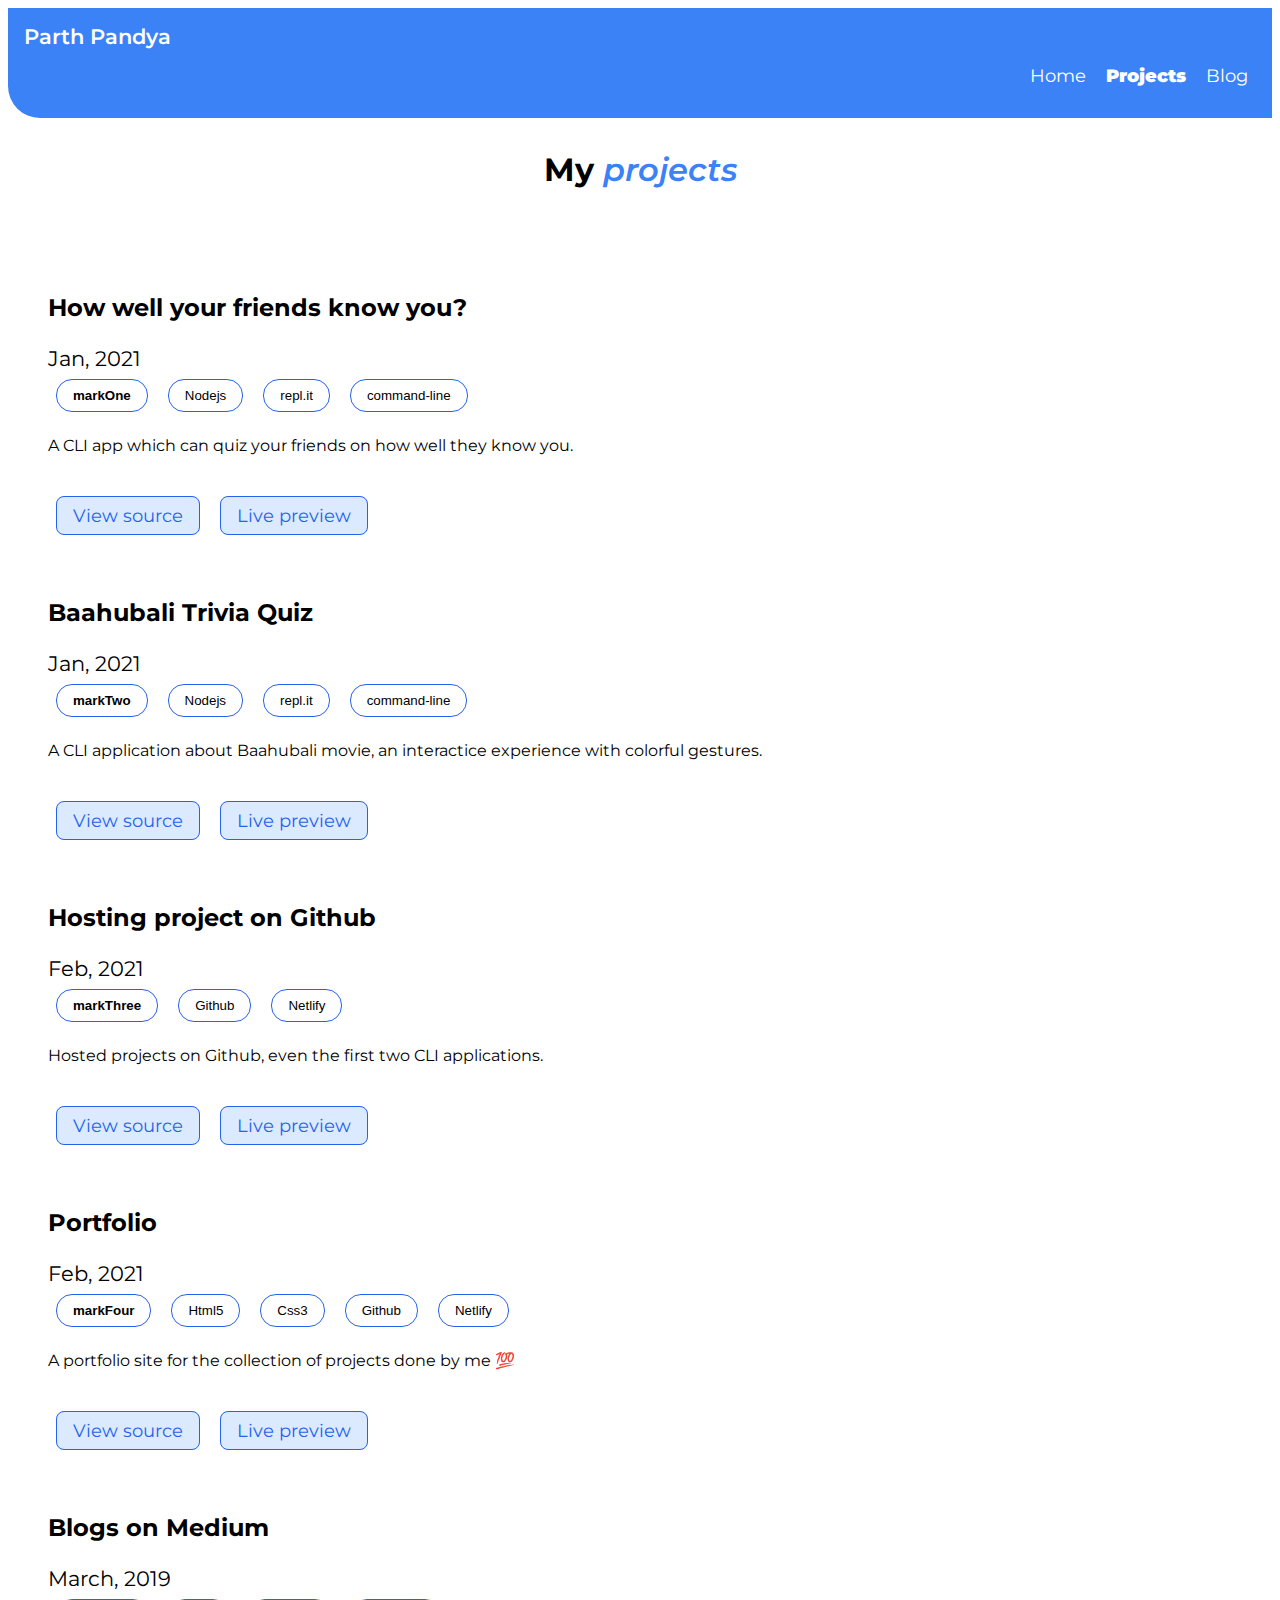
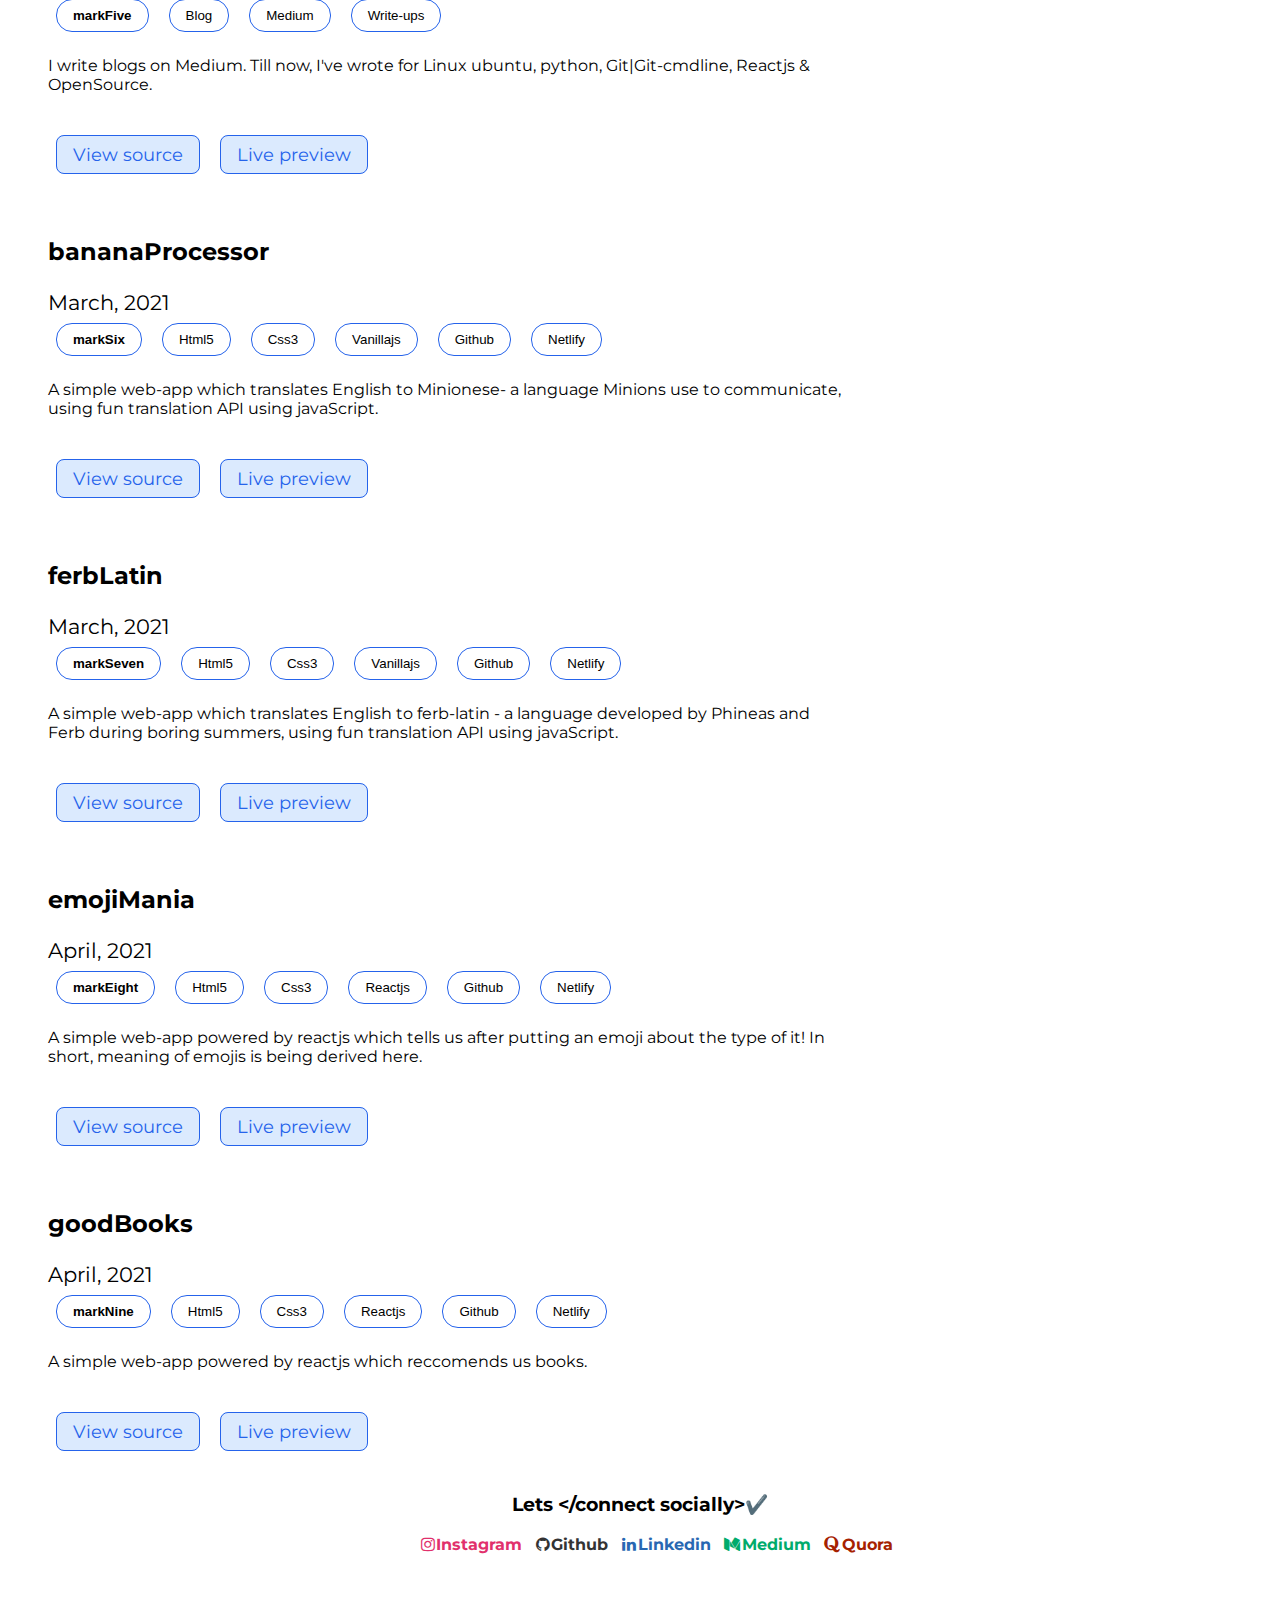
==== pages/projects.html @ a4d017ac "Added other sections and enhanced CSS for mobile" ====
<!DOCTYPE html>
<html lang="en">
  <head>
    <meta charset="UTF-8" />
    <meta http-equiv="X-UA-Compatible" content="IE=edge" />
    <meta name="viewport" content="width=device-width, initial-scale=1.0" />
    <link
      rel="stylesheet"
      href="https://cdnjs.cloudflare.com/ajax/libs/font-awesome/4.7.0/css/font-awesome.min.css"
    />
    <link rel="stylesheet" href="../src/styles.css" />
    <title>Projects</title>
  </head>
  <body>
    <nav class="navigation">
      <div class="nav-brand">Parth Pandya</div>
      <ul>
        <li><a href="../index.html">Home</a></li>
        <li><a class="link-active">Projects</a></li>
        <li><a href="https://parthpandyappp.medium.com">Blog</a></li>
      </ul>
    </nav>

    <header>
      <h1 class="hero">My <span class="hero-header"> projects </span></h1>
    </header>

    <ul class="all-projects">
        <div class="portfolio">
            <h3 class="portfolio-header">How well your friends know you?</h3>
            <small class="date">Jan, 2021</small><br/>
            <button class="tag" style="font-weight: bolder;" >markOne</button>
              <button class="tag">Nodejs</button>
              <button class="tag">repl.it</button>
              <button class="tag">command-line</button>
            <p class="para-1" style="margin-bottom: 50px;">
                A CLI app which can quiz your friends on how well they know you.
            </p>
            <a class="btn btn-secondary" href="https://github.com/Ashwini-Pandya/Ashwini-Pandya.github.io"> View source</a>
            <a class="btn btn-secondary" href="https://replit.com/@parthpandyappp/NeogcampP1#index.js">Live preview</a>
        </div>
        <div class="portfolio">
            <h3 class="portfolio-header">Baahubali Trivia Quiz</h3>
            <small class="date">Jan, 2021</small><br>
            <button class="tag" style="font-weight: bolder;">markTwo</button>
            <button class="tag">Nodejs</button>
              <button class="tag">repl.it</button>
              <button class="tag">command-line</button>
            <p class="para-1" style="margin-bottom: 50px;">A CLI application about Baahubali movie, an interactice experience with colorful gestures.
            </p>
            <a class="btn btn-secondary" href="https://github.com/Ashwini-Pandya/Ashwini-Pandya.github.io"> View source</a>
            <a class="btn btn-secondary" href="https://replit.com/@parthpandyappp/NeogcampP2#index.js">Live preview</a>
        </div>
        <div class="portfolio">
            <h3 class="portfolio-header">Hosting project on Github</h3>
            <small class="date">Feb, 2021</small>
            <br>
            <button class="tag" style="font-weight: bolder;">markThree</button>
            <button class="tag">Github</button>
              <button class="tag">Netlify</button>
            <p class="para-1" style="margin-bottom: 50px;">Hosted projects on Github, even the first two  CLI applications.
            </p>
            <a class="btn btn-secondary" href="https://github.com/parthpandyappp/neoG/tree/master/Other"> View source</a>
            <a class="btn btn-secondary" href="https://github.com/parthpandyappp/neoG/tree/master/Other">Live preview</a>
        </div>
        <div class="portfolio">
            <h3 class="portfolio-header">Portfolio</h3>
            <small class="date">Feb, 2021</small>
            <br>
            <button class="tag" style="font-weight: bolder;">markFour</button>
            <button class="tag">Html5</button>
              <button class="tag">Css3</button>
              <button class="tag">Github</button>
              <button class="tag">Netlify</button>
            <p class="para-1" style="margin-bottom: 50px;">A portfolio site for the collection of projects done by me 💯
            </p>
            <a class="btn btn-secondary" href="https://github.com/Ashwini-Pandya/Ashwini-Pandya.github.io"> View source</a>
            <a class="btn btn-secondary" href="https://replit.com/@parthpandyappp/NeogcampP2#index.js">Live preview</a>
        </div>
        <div class="portfolio">
            <h3 class="portfolio-header">Blogs on Medium</h3>
            <small class="date">March, 2019</small>
            <br>
            <button class="tag" style="font-weight: bolder;">markFive</button>
            <button class="tag">Blog</button>
              <button class="tag">Medium</button>
              <button class="tag">Write-ups</button>
            <p class="para-1" style="margin-bottom: 50px;">I write blogs on Medium. Till now, I've wrote for Linux ubuntu, python, Git|Git-cmdline, Reactjs & OpenSource.
            </p>
            <a class="btn btn-secondary" href="https://parthpandyappp.medium.com/"> View source</a>
            <a class="btn btn-secondary" href="https://parthpandyappp.medium.com/">Live preview</a>
        </div>
        <div class="portfolio">
            <h3 class="portfolio-header">bananaProcessor</h3>
            <small class="date">March, 2021</small>
            <br>
            <button class="tag" style="font-weight: bolder;">markSix</button>
            <button class="tag">Html5</button>
              <button class="tag">Css3</button>
              <button class="tag">Vanillajs</button>
              <button class="tag">Github</button>
              <button class="tag">Netlify</button>
            <p class="para-1" style="margin-bottom: 50px;"> A simple web-app which translates English to Minionese- a language Minions use to communicate, using fun translation API using javaScript.
            </p>
            <a class="btn btn-secondary" href="https://github.com/parthpandyappp/bananaProcessor/"> View source</a>
            <a class="btn btn-secondary" href="https://bananaprocessor.netlify.app/">Live preview</a>
        </div>
        <div class="portfolio">
            <h3 class="portfolio-header">ferbLatin</h3>
            <small class="date">March, 2021</small>
            <br>
            <button class="tag" style="font-weight: bolder;">markSeven</button>
            <button class="tag">Html5</button>
              <button class="tag">Css3</button>
              <button class="tag">Vanillajs</button>
              <button class="tag">Github</button>
              <button class="tag">Netlify</button>
            <p class="para-1" style="margin-bottom: 50px;"> A simple web-app which translates English to ferb-latin - a language developed by Phineas and Ferb during boring summers, using fun translation API using javaScript.
            </p>
            <a class="btn btn-secondary" href="https://github.com/parthpandyappp/ferbLatin/"> View source</a>
            <a class="btn btn-secondary" href="https://ferbo-latino.netlify.app/">Live preview</a>
        </div>
        <div class="portfolio">
            <h3 class="portfolio-header">emojiMania</h3>
            <small class="date">April, 2021</small>
            <br>
            <button class="tag" style="font-weight: bolder;">markEight</button>
            <button class="tag">Html5</button>
              <button class="tag">Css3</button>
              <button class="tag">Reactjs</button>
              <button class="tag">Github</button>
              <button class="tag">Netlify</button>
            <p class="para-1" style="margin-bottom: 50px;"> A simple web-app powered by reactjs which tells us after putting an emoji about the type of it! In short, meaning of emojis is being derived here.
            </p>
            <a class="btn btn-secondary" href="https://github.com/parthpandyappp/emojiMania/"> View source</a>
            <a class="btn btn-secondary" href="https://emojimania.netlify.app/">Live preview</a>
        </div>
        <div class="portfolio">
            <h3 class="portfolio-header">goodBooks</h3>
            <small class="date">April, 2021</small>
            <br>
            <button class="tag" style="font-weight: bolder;">markNine</button>
            <button class="tag">Html5</button>
              <button class="tag">Css3</button>
              <button class="tag">Reactjs</button>
              <button class="tag">Github</button>
              <button class="tag">Netlify</button>
            <p class="para-1" style="margin-bottom: 50px;"> A simple web-app powered by reactjs which reccomends us books.
            </p>
            <a class="btn btn-secondary" href="https://github.com/Ashwini-Pandya/Ashwini-Pandya.github.io"> View source</a>
            <a class="btn btn-secondary" href="https://reccomend-books.netlify.app/">Live preview</a>
        </div>
    </ul>

    <footer>
        <h3>Lets &lt;/connect socially&gt;✔️</h3>
        <ul>
            <li><a style="color: #E1306C;" href="https://www.instagram.com/parthpandyappp/" target="_blank"><i class="fa fa-instagram"></i>Instagram</a></li>
            <li><a style="color: #333;" href="https://github.com/parthpandyappp" target="_blank"><i class="fa fa-github"></i>Github</a></li>
            <li><a style="color:#2867B2;"href="https://www.linkedin.com/in/parthpandyappp/" target="_blank"><i class="fa fa-linkedin"></i>Linkedin</a></li>
            <li><a style="color:#00ab6c;"href="https://parthpandyappp.medium.com/"target="_blank"><i class="fa fa-medium"></i>Medium</a></li>
            <li><a style="color:#a62100;"href="https://www.quora.com/profile/Parth-Pandya-149" target="_blank"><i class="fa fa-quora"></i>Quora</li>
        </ul>
    </footer>
  </body>
</html>
---- src/styles.css ----
@import url("https://fonts.googleapis.com/css2?family=Montserrat:wght@400;700&display=swap");
:root {
  --primary-color: #bfdbfe;
  --secondary-color: #3b82f6;
  --off-white: #dbeafe;
  --dark-color: #2563eb;
}

body {
  font-family: "Montserrat";
}

.container {
  padding-left: 1rem;
  padding-right: 1rem;
}

.container-center {
  max-width: 650px;
  margin: auto;
  text-align: center;
}

.navigation ul {
  list-style: none;
  text-align: right;
}

.navigation li {
  padding: 0rem 0.5rem;
  display: inline;
}

.navigation {
  padding-top: 2rem;
  color: white;
  background-color: var(--secondary-color);
  padding: 1rem;
  border-bottom-left-radius: 2rem;
}

.navigation a {
  color: white;
  text-decoration: none;
  font-size: 1.1rem;
}

.navigation li a:hover {
  color: black;
  font-weight: bold;
}

.navigation .nav-brand {
  font-weight: 600;
  font-size: 1.3rem;
}

.navigation .link-active {
  font-weight: 900;
}

/* Intro header */
.hero {
  margin: auto;
  text-align: center;
  padding: 2rem;
}

.hero-header {
  text-align: center;
  color: var(--secondary-color);
  font-weight: 600;
  font-style: italic;
}

.intro-header-image {
  margin: 2rem;
  height: 400px;
  width: 400px;
}

.intro-header-text {
  color: var(--dark-color);
  font-weight: 900;
  font-style: italic;
  font-size: 15px;
}

.off-white {
  background-color: var(--off-white);
  padding: 3rem;
}

.btn {
  padding: 0.5rem 1rem;
  border-radius: 0.5rem;
  font-size: 1.1rem;
  color: var(--dark-color);
  margin: 0.5rem;
}

.btn-secondary {
  border: 1px solid var(--dark-color);
  background-color: var(--off-white);
  text-decoration: none;
}

footer {
  margin: 1rem;
  padding-top: 1rem;
  text-align: center;
  padding-bottom: 1rem;
}

footer ul {
  list-style: none;
}
footer ul li {
  display: inline;
  padding-right: 0.5rem;
}

footer ul li a {
  text-decoration: none;
  color: black;
  font-weight: bold;
}

footer i {
  padding: 0.1rem;
  font-size: 5rem;
}

.portfolio-header {
  padding-top: 3rem;
  font-size: 1.5rem;
}

.date {
  font-size: 1.3rem;
}

.para-1 {
  /* text-align: center; */
  width: 50rem;
}

.tag {
  padding: 0.5rem 1rem;
  background: none;
  margin: 0.5rem;
  border: 1px solid var(--dark-color);
  border-radius: 1rem;
}

@media only screen and (max-width: 700px) {
  .intro-header-image {
    margin: 2rem;
    height: 200px;
    width: 200px;
  }

  .para-1 {
    /* text-align: center; */
    width: 19rem;
  }
  .btn {
    display: block;
    width: 8rem;
  }
}
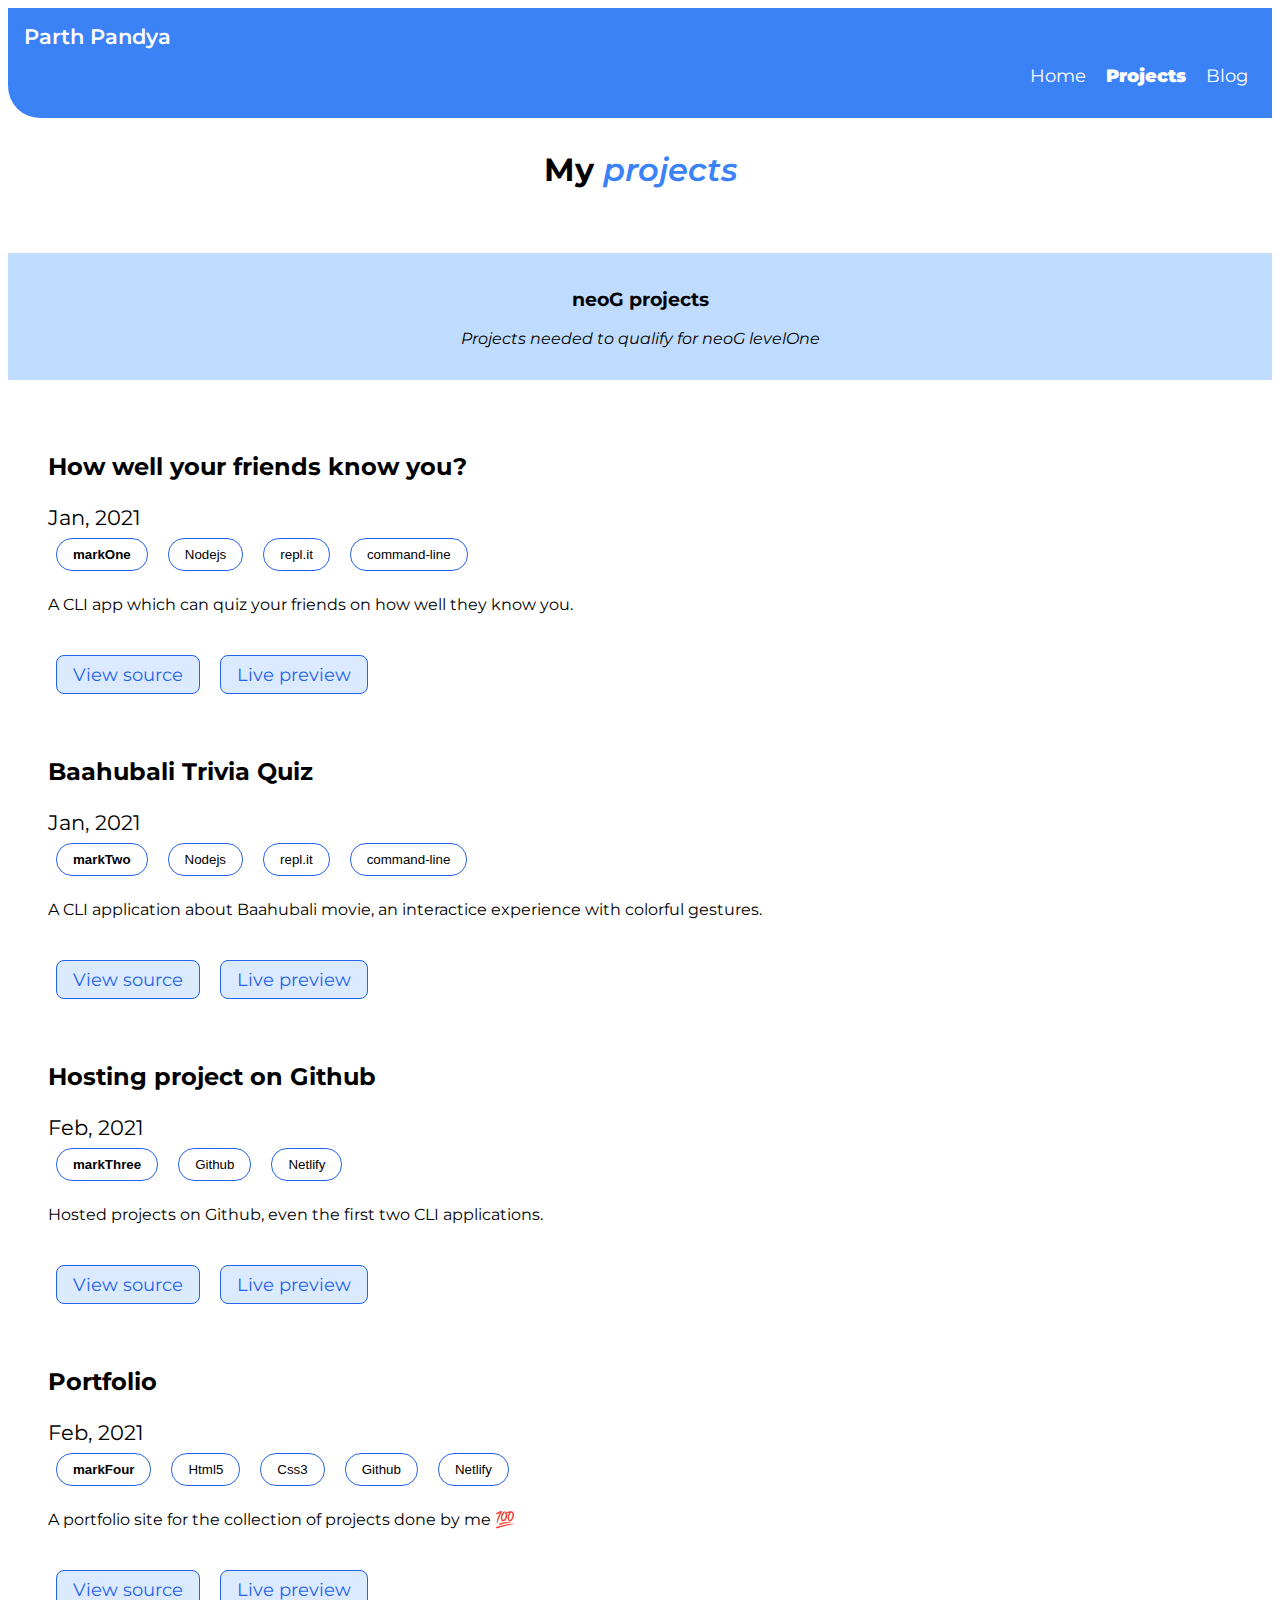
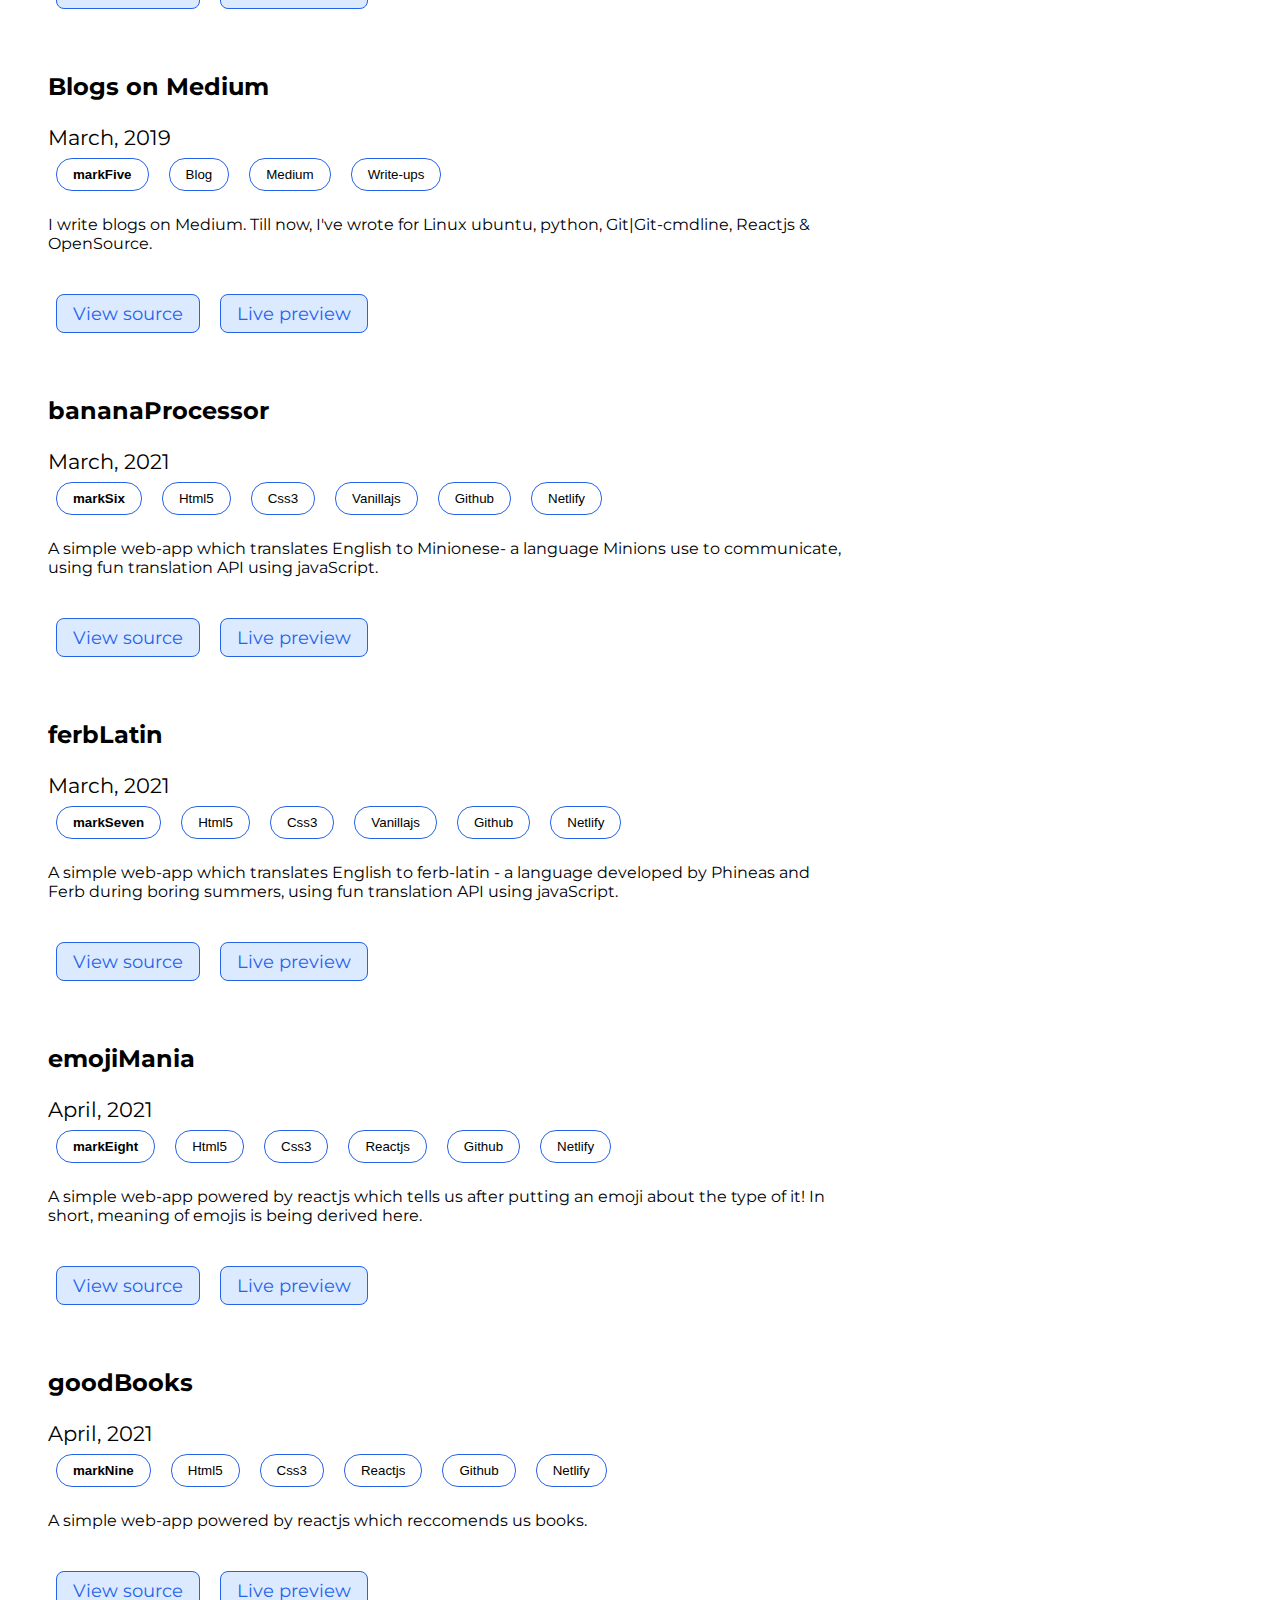
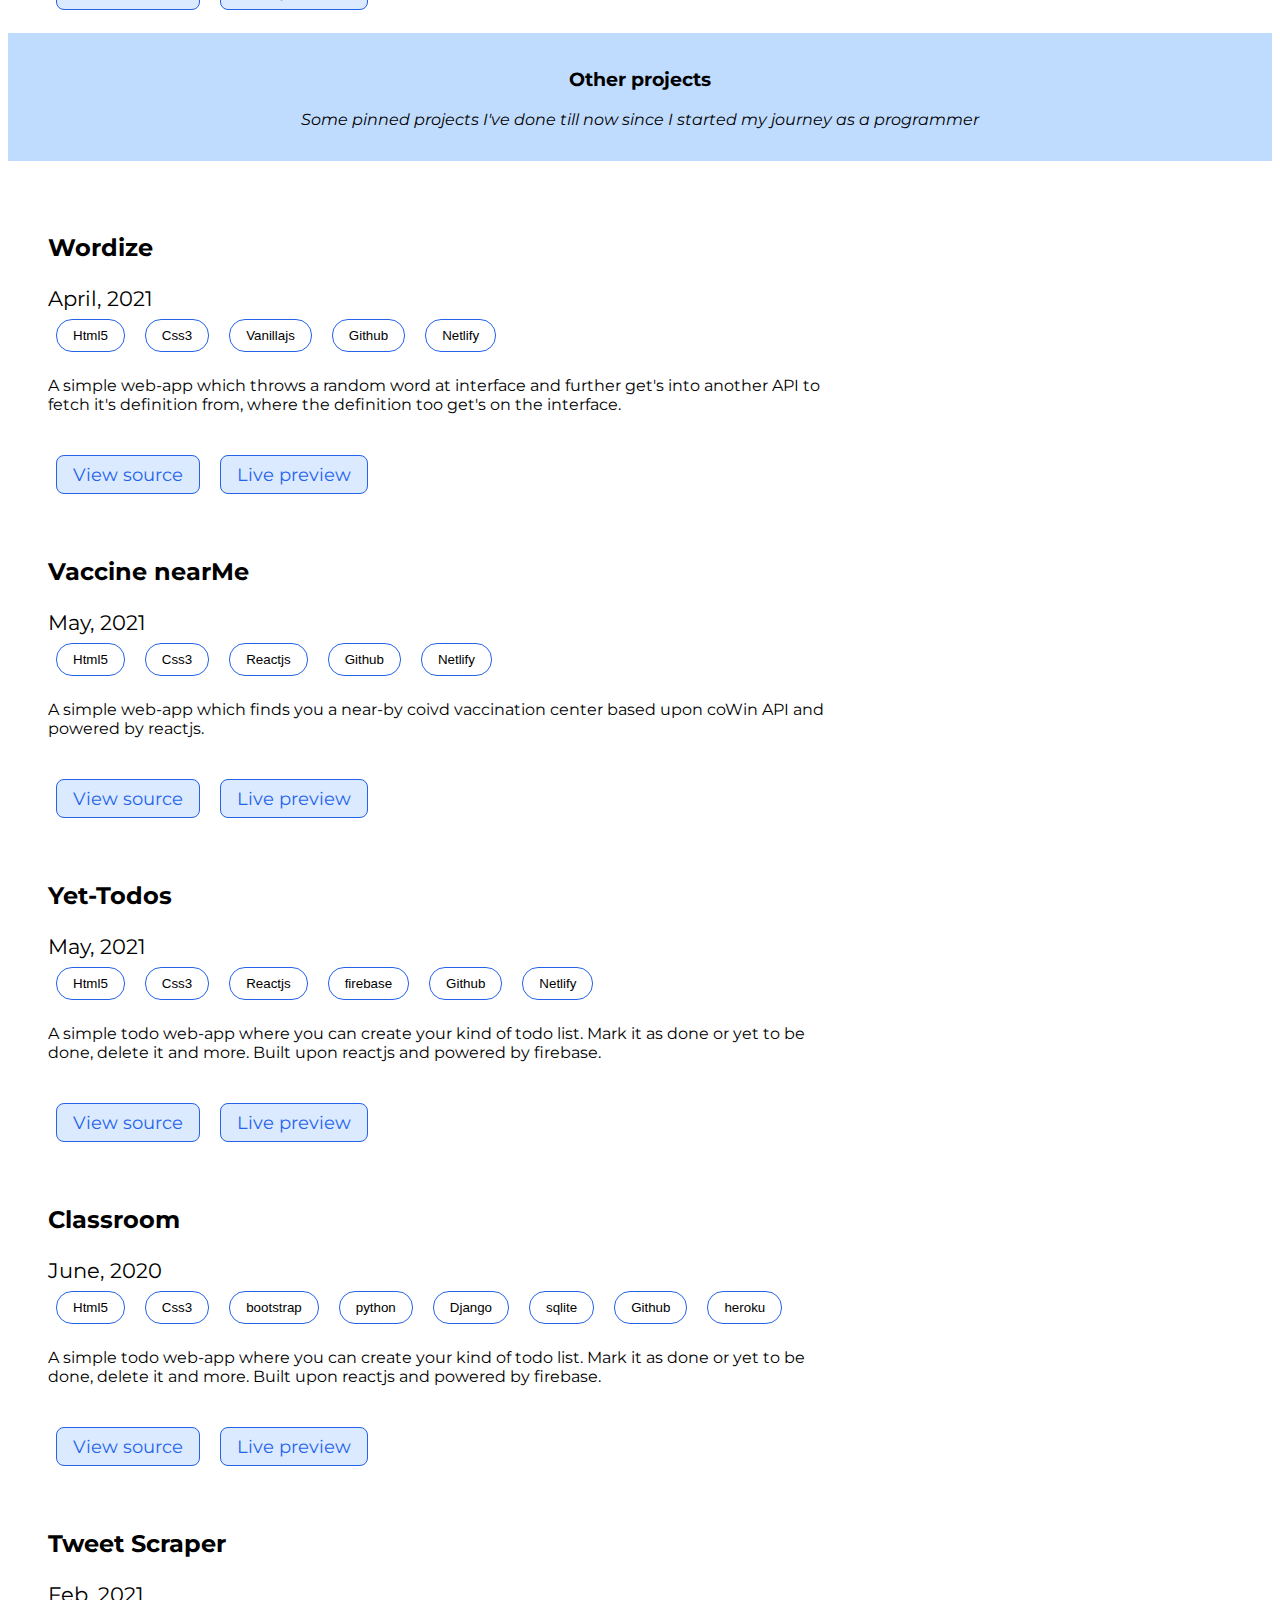
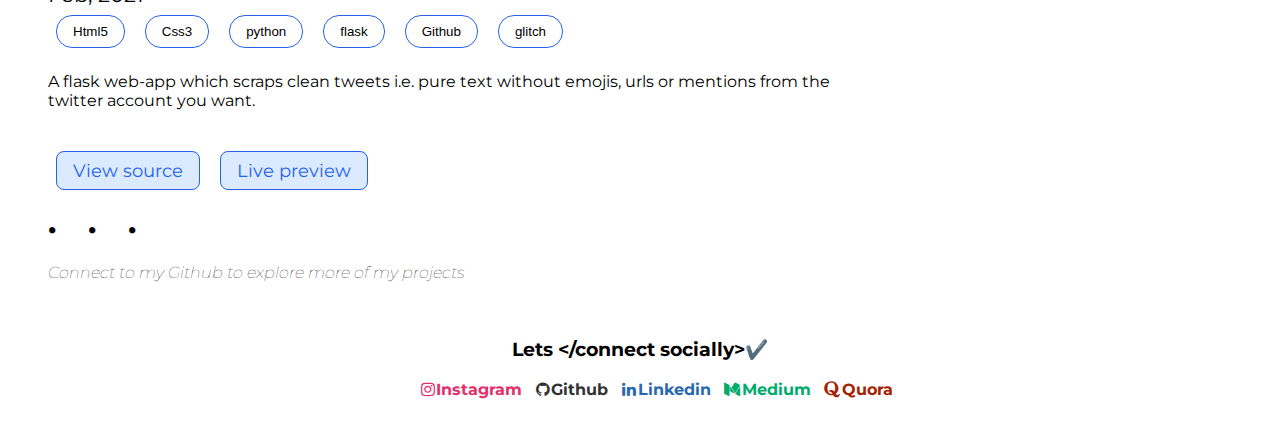
==== commit c665edc4: "Added few more changes" ====
--- a/pages/projects.html
+++ b/pages/projects.html
@@ -24,8 +24,12 @@
     <header>
       <h1 class="hero">My <span class="hero-header"> projects </span></h1>
     </header>
-
-    <ul class="all-projects">
+    
+    <div class="project-header">
+      <h3>neoG projects</h3>
+      <p style="font-style: italic;font-size: medium;">Projects needed to qualify for neoG levelOne</p>
+    </div>
+    <ul>
         <div class="portfolio">
             <h3 class="portfolio-header">How well your friends know you?</h3>
             <small class="date">Jan, 2021</small><br/>
@@ -36,8 +40,8 @@
             <p class="para-1" style="margin-bottom: 50px;">
                 A CLI app which can quiz your friends on how well they know you.
             </p>
-            <a class="btn btn-secondary" href="https://github.com/Ashwini-Pandya/Ashwini-Pandya.github.io"> View source</a>
-            <a class="btn btn-secondary" href="https://replit.com/@parthpandyappp/NeogcampP1#index.js">Live preview</a>
+            <a class="btn btn-secondary btn-proj" href="https://github.com/Ashwini-Pandya/Ashwini-Pandya.github.io"> View source</a>
+            <a class="btn btn-secondary btn-proj" href="https://replit.com/@parthpandyappp/NeogcampP1#index.js">Live preview</a>
         </div>
         <div class="portfolio">
             <h3 class="portfolio-header">Baahubali Trivia Quiz</h3>
@@ -48,8 +52,8 @@
               <button class="tag">command-line</button>
             <p class="para-1" style="margin-bottom: 50px;">A CLI application about Baahubali movie, an interactice experience with colorful gestures.
             </p>
-            <a class="btn btn-secondary" href="https://github.com/Ashwini-Pandya/Ashwini-Pandya.github.io"> View source</a>
-            <a class="btn btn-secondary" href="https://replit.com/@parthpandyappp/NeogcampP2#index.js">Live preview</a>
+            <a class="btn btn-secondary btn-proj" href="https://github.com/Ashwini-Pandya/Ashwini-Pandya.github.io"> View source</a>
+            <a class="btn btn-secondary btn-proj" href="https://replit.com/@parthpandyappp/NeogcampP2#index.js">Live preview</a>
         </div>
         <div class="portfolio">
             <h3 class="portfolio-header">Hosting project on Github</h3>
@@ -60,8 +64,8 @@
               <button class="tag">Netlify</button>
             <p class="para-1" style="margin-bottom: 50px;">Hosted projects on Github, even the first two  CLI applications.
             </p>
-            <a class="btn btn-secondary" href="https://github.com/parthpandyappp/neoG/tree/master/Other"> View source</a>
-            <a class="btn btn-secondary" href="https://github.com/parthpandyappp/neoG/tree/master/Other">Live preview</a>
+            <a class="btn btn-secondary btn-proj" href="https://github.com/parthpandyappp/neoG/tree/master/Other"> View source</a>
+            <a class="btn btn-secondary btn-proj" href="https://github.com/parthpandyappp/neoG/tree/master/Other">Live preview</a>
         </div>
         <div class="portfolio">
             <h3 class="portfolio-header">Portfolio</h3>
@@ -74,8 +78,8 @@
               <button class="tag">Netlify</button>
             <p class="para-1" style="margin-bottom: 50px;">A portfolio site for the collection of projects done by me 💯
             </p>
-            <a class="btn btn-secondary" href="https://github.com/Ashwini-Pandya/Ashwini-Pandya.github.io"> View source</a>
-            <a class="btn btn-secondary" href="https://replit.com/@parthpandyappp/NeogcampP2#index.js">Live preview</a>
+            <a class="btn btn-secondary btn-proj" href="https://github.com/Ashwini-Pandya/Ashwini-Pandya.github.io"> View source</a>
+            <a class="btn btn-secondary btn-proj" href="https://replit.com/@parthpandyappp/NeogcampP2#index.js">Live preview</a>
         </div>
         <div class="portfolio">
             <h3 class="portfolio-header">Blogs on Medium</h3>
@@ -87,8 +91,8 @@
               <button class="tag">Write-ups</button>
             <p class="para-1" style="margin-bottom: 50px;">I write blogs on Medium. Till now, I've wrote for Linux ubuntu, python, Git|Git-cmdline, Reactjs & OpenSource.
             </p>
-            <a class="btn btn-secondary" href="https://parthpandyappp.medium.com/"> View source</a>
-            <a class="btn btn-secondary" href="https://parthpandyappp.medium.com/">Live preview</a>
+            <a class="btn btn-secondary btn-proj" href="https://parthpandyappp.medium.com/"> View source</a>
+            <a class="btn btn-secondary btn-proj" href="https://parthpandyappp.medium.com/">Live preview</a>
         </div>
         <div class="portfolio">
             <h3 class="portfolio-header">bananaProcessor</h3>
@@ -102,8 +106,8 @@
               <button class="tag">Netlify</button>
             <p class="para-1" style="margin-bottom: 50px;"> A simple web-app which translates English to Minionese- a language Minions use to communicate, using fun translation API using javaScript.
             </p>
-            <a class="btn btn-secondary" href="https://github.com/parthpandyappp/bananaProcessor/"> View source</a>
-            <a class="btn btn-secondary" href="https://bananaprocessor.netlify.app/">Live preview</a>
+            <a class="btn btn-secondary btn-proj" href="https://github.com/parthpandyappp/bananaProcessor/"> View source</a>
+            <a class="btn btn-secondary btn-proj" href="https://bananaprocessor.netlify.app/">Live preview</a>
         </div>
         <div class="portfolio">
             <h3 class="portfolio-header">ferbLatin</h3>
@@ -117,8 +121,8 @@
               <button class="tag">Netlify</button>
             <p class="para-1" style="margin-bottom: 50px;"> A simple web-app which translates English to ferb-latin - a language developed by Phineas and Ferb during boring summers, using fun translation API using javaScript.
             </p>
-            <a class="btn btn-secondary" href="https://github.com/parthpandyappp/ferbLatin/"> View source</a>
-            <a class="btn btn-secondary" href="https://ferbo-latino.netlify.app/">Live preview</a>
+            <a class="btn btn-secondary btn-proj" href="https://github.com/parthpandyappp/ferbLatin/"> View source</a>
+            <a class="btn btn-secondary btn-proj" href="https://ferbo-latino.netlify.app/">Live preview</a>
         </div>
         <div class="portfolio">
             <h3 class="portfolio-header">emojiMania</h3>
@@ -132,8 +136,8 @@
               <button class="tag">Netlify</button>
             <p class="para-1" style="margin-bottom: 50px;"> A simple web-app powered by reactjs which tells us after putting an emoji about the type of it! In short, meaning of emojis is being derived here.
             </p>
-            <a class="btn btn-secondary" href="https://github.com/parthpandyappp/emojiMania/"> View source</a>
-            <a class="btn btn-secondary" href="https://emojimania.netlify.app/">Live preview</a>
+            <a class="btn btn-secondary btn-proj" href="https://github.com/parthpandyappp/emojiMania/"> View source</a>
+            <a class="btn btn-secondary btn-proj" href="https://emojimania.netlify.app/">Live preview</a>
         </div>
         <div class="portfolio">
             <h3 class="portfolio-header">goodBooks</h3>
@@ -147,9 +151,98 @@
               <button class="tag">Netlify</button>
             <p class="para-1" style="margin-bottom: 50px;"> A simple web-app powered by reactjs which reccomends us books.
             </p>
-            <a class="btn btn-secondary" href="https://github.com/Ashwini-Pandya/Ashwini-Pandya.github.io"> View source</a>
-            <a class="btn btn-secondary" href="https://reccomend-books.netlify.app/">Live preview</a>
-        </div>
+            <a class="btn btn-secondary btn-proj" href="https://github.com/parthpandyappp/goodbooks/"> View source</a>
+            <a class="btn btn-secondary btn-proj" href="https://reccomend-books.netlify.app/">Live preview</a>
+        </div>
+    </ul>
+
+    <div class="project-header">
+      <h3>Other projects</h3>
+      <p style="font-style: italic;font-size: medium;">Some pinned projects I've done till now since I started my journey as a programmer</p>
+    </div>
+
+    <ul>
+      <div class="portfolio">
+        <h3 class="portfolio-header">Wordize</h3>
+        <small class="date">April, 2021</small>
+        <br>
+        <button class="tag">Html5</button>
+          <button class="tag">Css3</button>
+          <button class="tag">Vanillajs</button>
+          <button class="tag">Github</button>
+          <button class="tag">Netlify</button>
+        <p class="para-1" style="margin-bottom: 50px;"> A simple web-app which throws a random word at interface and further get's into another API to fetch it's definition from, where the definition too get's on the interface. 
+        </p>
+        <a class="btn btn-secondary btn-proj" href="https://github.com/parthpandyappp/wordize/"> View source</a>
+        <a class="btn btn-secondary btn-proj" href="https://wordize.netlify.app/">Live preview</a>
+    </div>
+
+    <div class="portfolio">
+      <h3 class="portfolio-header">Vaccine nearMe</h3>
+      <small class="date">May, 2021</small>
+      <br>
+      <button class="tag">Html5</button>
+        <button class="tag">Css3</button>
+        <button class="tag">Reactjs</button>
+        <button class="tag">Github</button>
+        <button class="tag">Netlify</button>
+      <p class="para-1" style="margin-bottom: 50px;"> A simple web-app which finds you a near-by coivd vaccination center based upon coWin API and powered by reactjs.
+      </p>
+      <a class="btn btn-secondary btn-proj" href="https://github.com/parthpandyappp/vaccineNearMe"> View source</a>
+      <a class="btn btn-secondary btn-proj" href="https://covid-vaccine-finder.netlify.app/">Live preview</a>
+  </div>
+
+  <div class="portfolio">
+    <h3 class="portfolio-header">Yet-Todos</h3>
+    <small class="date">May, 2021</small>
+    <br>
+    <button class="tag">Html5</button>
+      <button class="tag">Css3</button>
+      <button class="tag">Reactjs</button>
+      <button class="tag">firebase</button>
+      <button class="tag">Github</button>
+      <button class="tag">Netlify</button>
+    <p class="para-1" style="margin-bottom: 50px;"> A simple todo web-app where you can create your kind of todo list. Mark it as done or yet to be done, delete it and more. Built upon reactjs and powered by firebase.
+    </p>
+    <a class="btn btn-secondary btn-proj" href="https://github.com/parthpandyappp/Yet-Todo"> View source</a>
+    <a class="btn btn-secondary btn-proj" href="https://yet-todos.netlify.app/">Live preview</a>
+</div>
+
+<div class="portfolio">
+  <h3 class="portfolio-header">Classroom</h3>
+  <small class="date">June, 2020</small>
+  <br>
+  <button class="tag">Html5</button>
+    <button class="tag">Css3</button>
+    <button class="tag">bootstrap</button>
+    <button class="tag">python</button>
+    <button class="tag">Django</button>
+    <button class="tag">sqlite</button>
+    <button class="tag">Github</button>
+    <button class="tag">heroku</button>
+  <p class="para-1" style="margin-bottom: 50px;"> A simple todo web-app where you can create your kind of todo list. Mark it as done or yet to be done, delete it and more. Built upon reactjs and powered by firebase.
+  </p>
+  <a class="btn btn-secondary btn-proj" href="https://github.com/parthpandyappp/Yet-Todo"> View source</a>
+  <a class="btn btn-secondary btn-proj" href="https://yet-todos.netlify.app/">Live preview</a>
+</div>
+
+<div class="portfolio">
+  <h3 class="portfolio-header">Tweet Scraper</h3>
+  <small class="date">Feb, 2021</small>
+  <br>
+  <button class="tag">Html5</button>
+    <button class="tag">Css3</button>
+    <button class="tag">python</button>
+    <button class="tag">flask</button>
+    <button class="tag">Github</button>
+    <button class="tag">glitch</button>
+  <p class="para-1" style="margin-bottom: 50px;"> A flask web-app which scraps clean tweets i.e. pure text without emojis, urls or mentions from the twitter account you want.
+  </p>
+  <a class="btn btn-secondary btn-proj" href="https://github.com/parthpandyappp/Tweet-Scraper"> View source</a>
+  <a class="btn btn-secondary btn-proj" href="https://tweet-scraper.glitch.me/">Live preview</a>
+</div>
+<h1 class="portfolio" style="letter-spacing: 2rem;" >...</h1>
+<h4 style="font-size: medium;font-weight: lighter;font-style: italic;">Connect to my Github to explore more of my projects</h4>
     </ul>
 
     <footer>
--- a/src/styles.css
+++ b/src/styles.css
@@ -153,6 +153,13 @@
   border-radius: 1rem;
 }
 
+.project-header {
+  margin-top: 2rem;
+  background-color: var(--primary-color);
+  padding: 1rem;
+  text-align: center;
+}
+
 @media only screen and (max-width: 700px) {
   .intro-header-image {
     margin: 2rem;
@@ -164,7 +171,7 @@
     /* text-align: center; */
     width: 19rem;
   }
-  .btn {
+  .btn-proj {
     display: block;
     width: 8rem;
   }
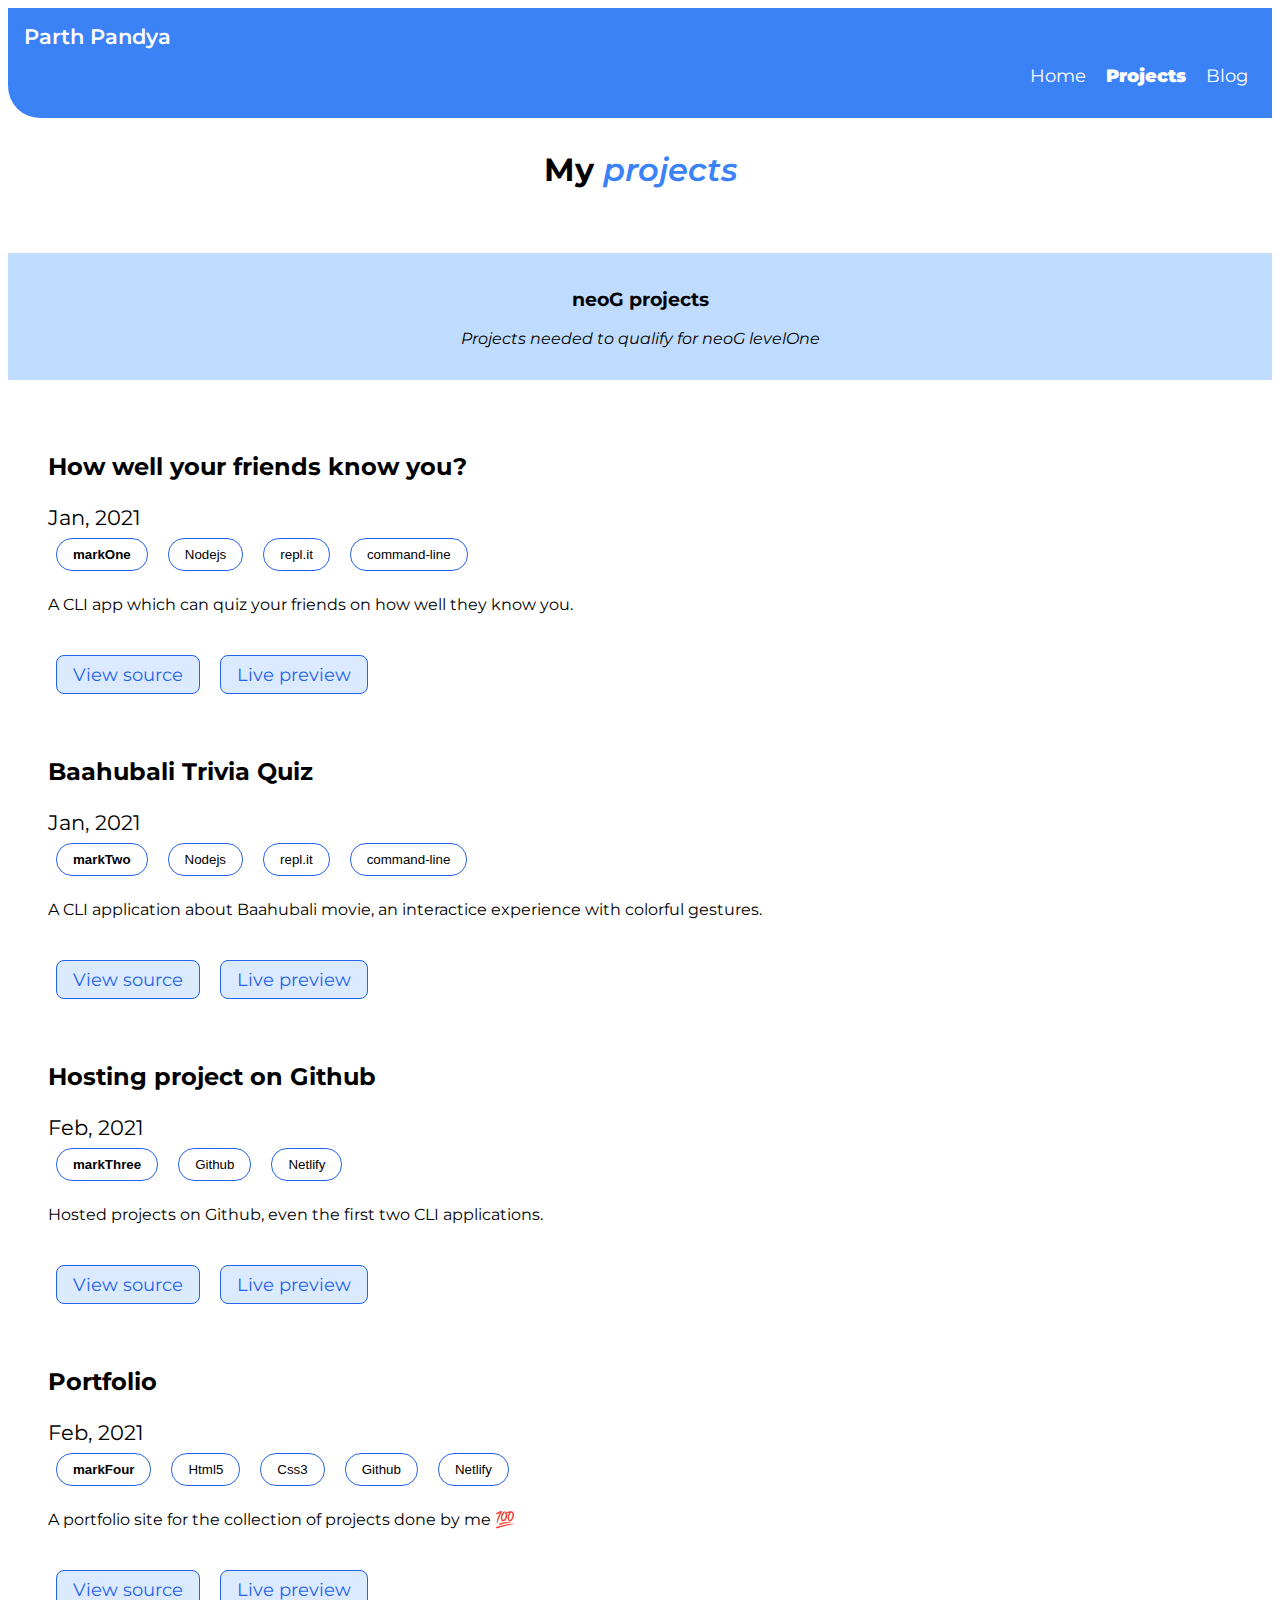
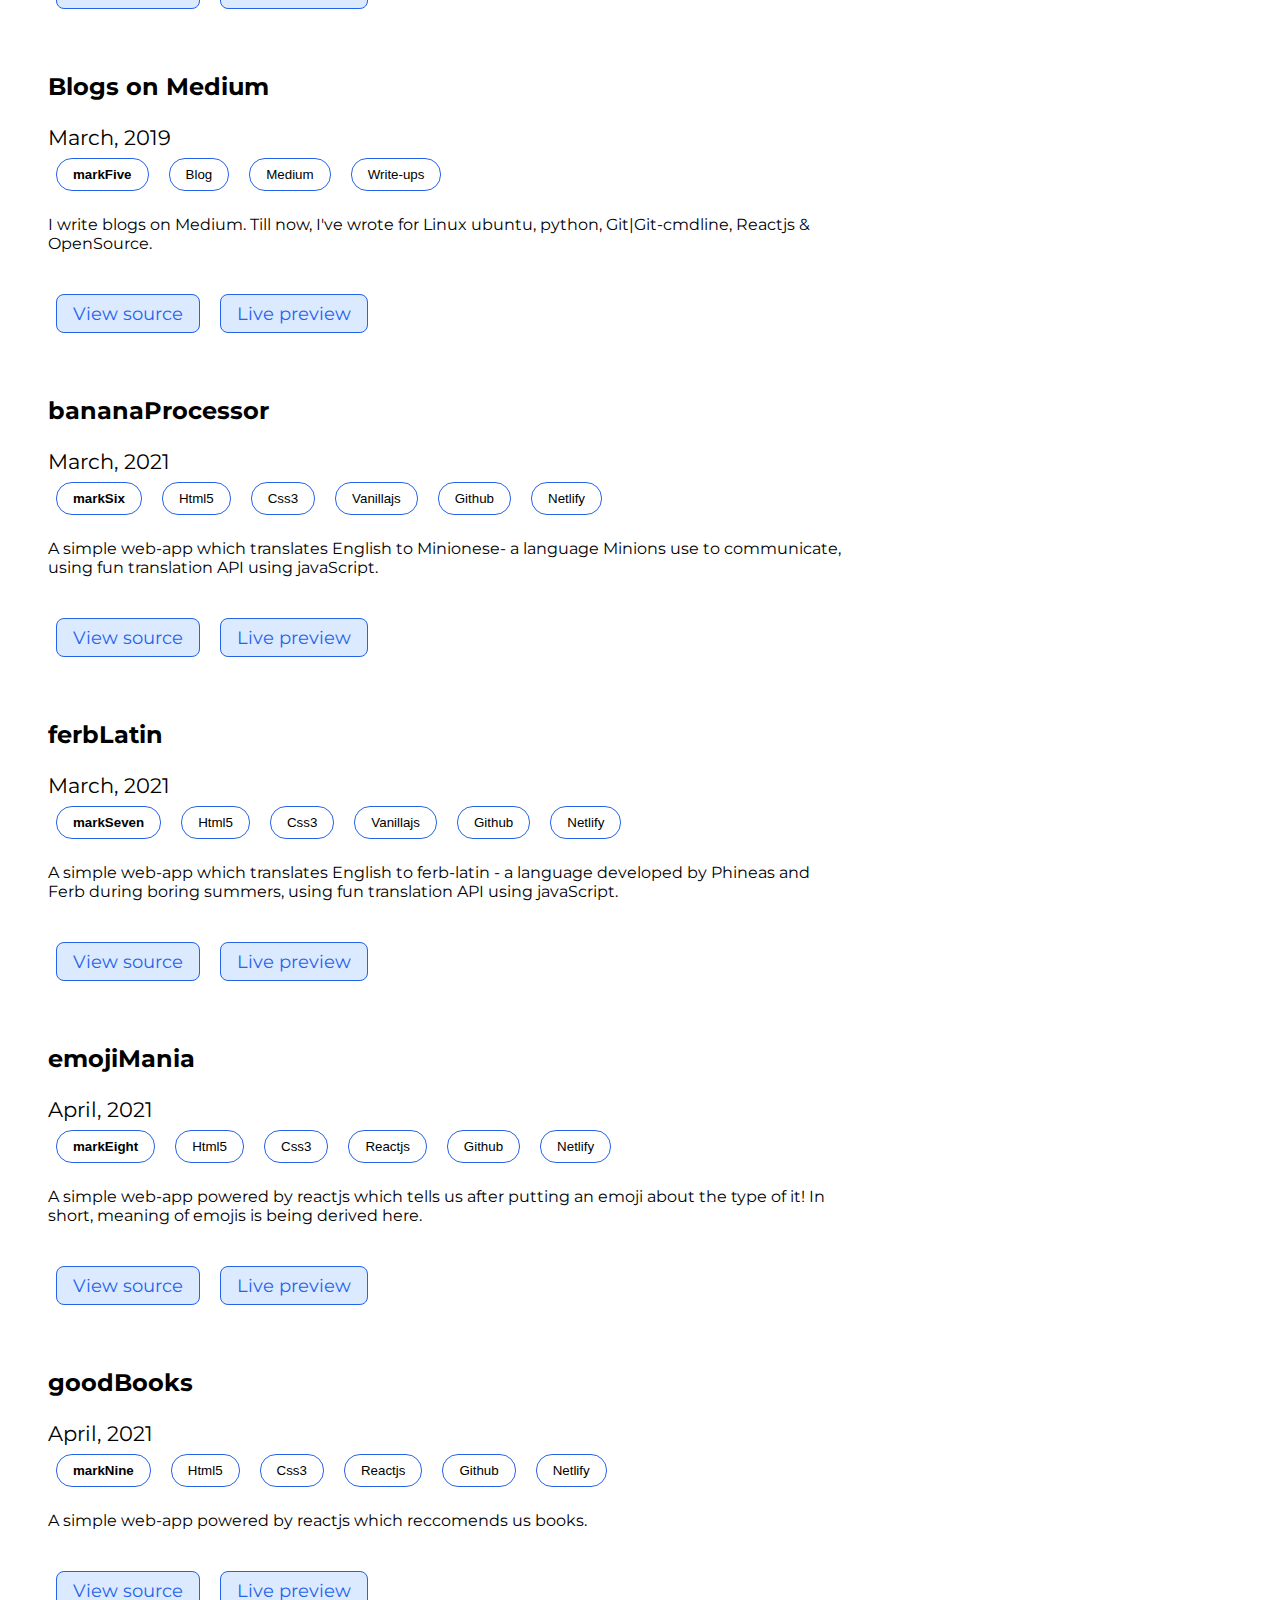
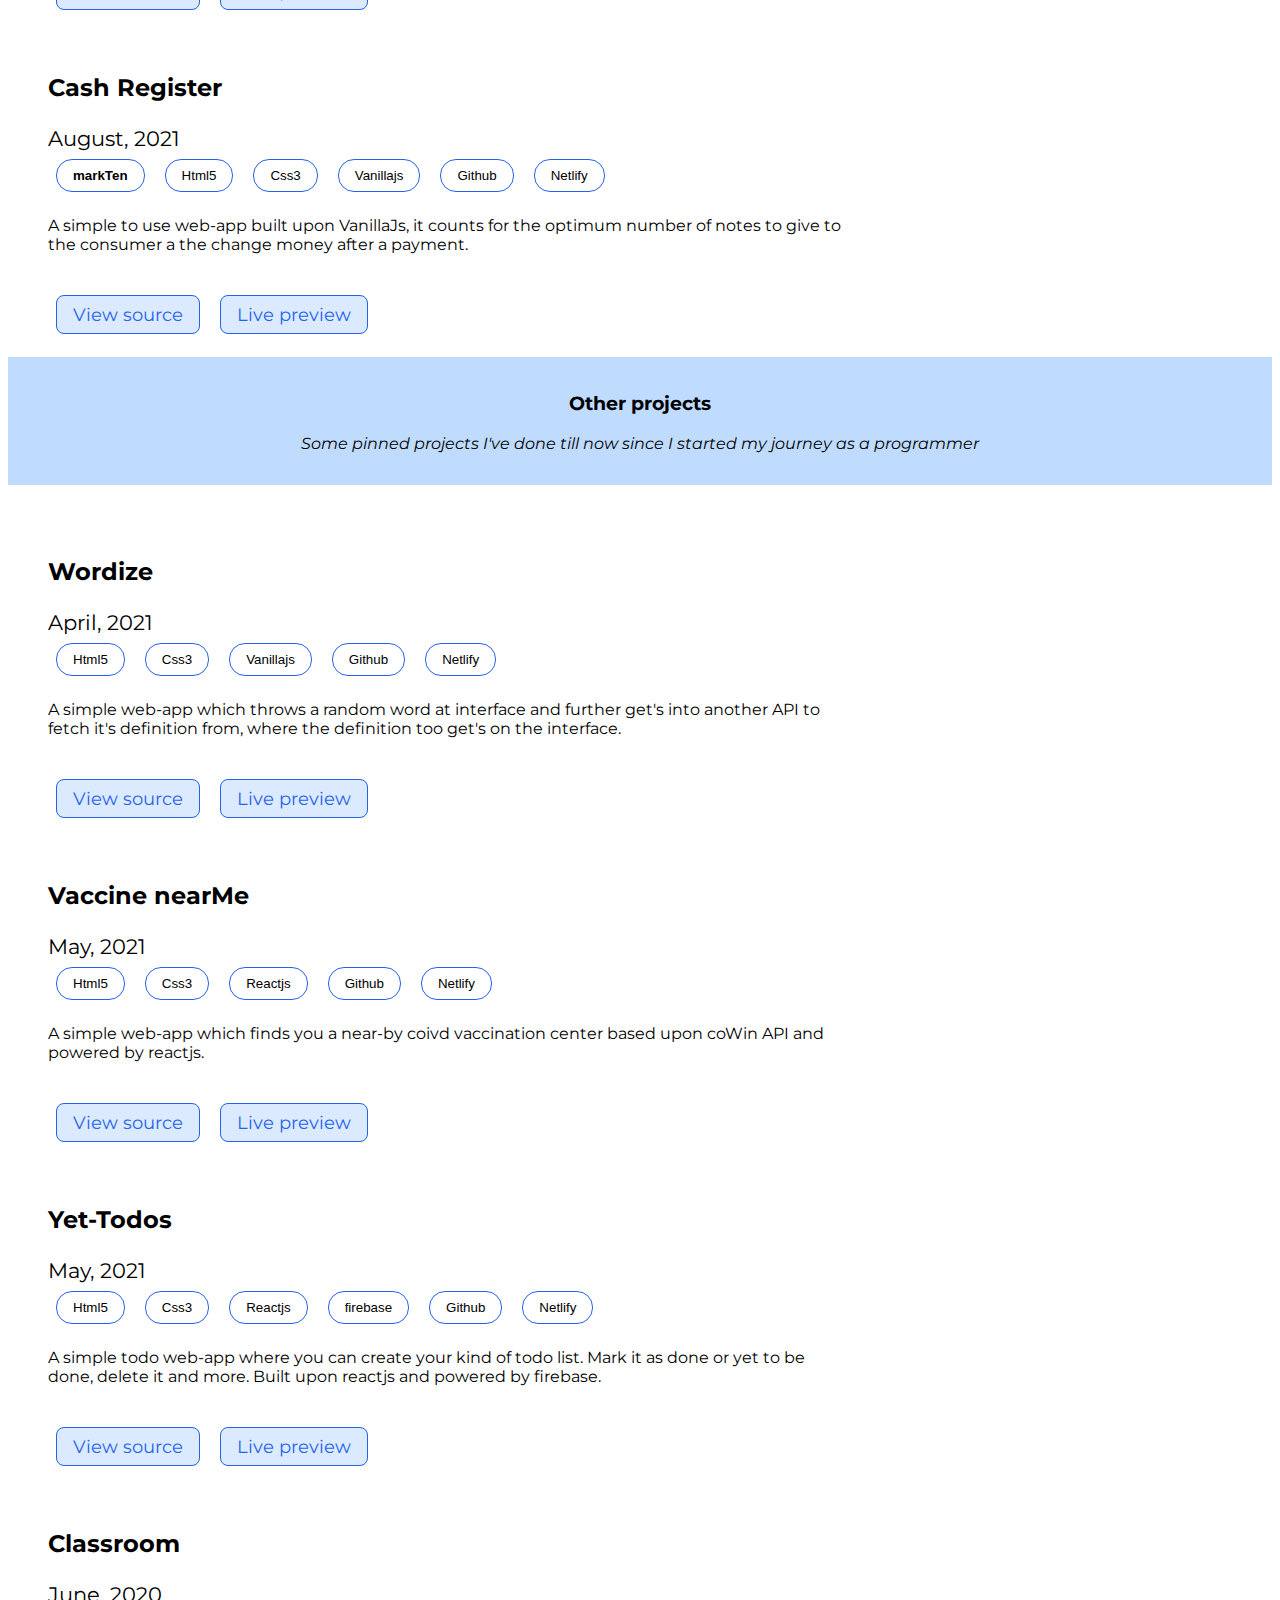
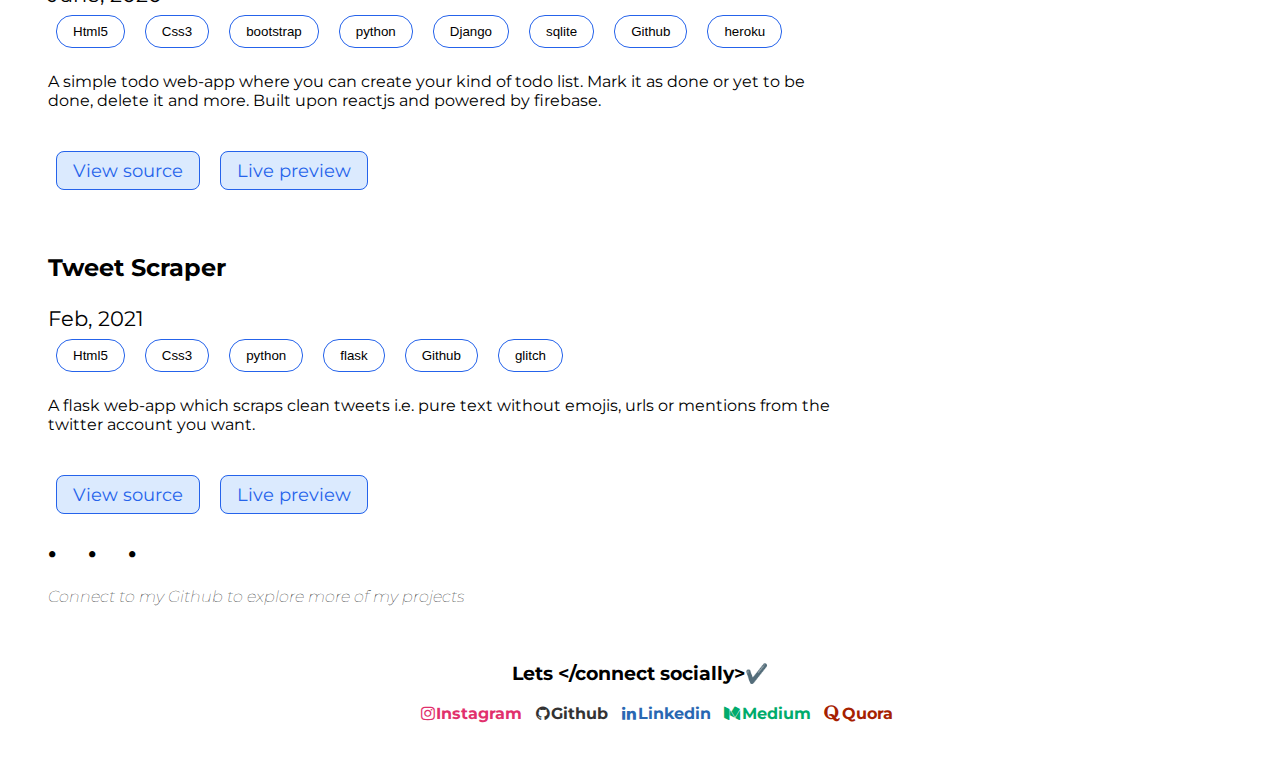
==== commit b4fba285: "Update projects.html" ====
--- a/pages/projects.html
+++ b/pages/projects.html
@@ -154,7 +154,24 @@
             <a class="btn btn-secondary btn-proj" href="https://github.com/parthpandyappp/goodbooks/"> View source</a>
             <a class="btn btn-secondary btn-proj" href="https://reccomend-books.netlify.app/">Live preview</a>
         </div>
+        <div class="portfolio">
+          <h3 class="portfolio-header">Cash Register</h3>
+          <small class="date">August, 2021</small>
+          <br>
+          <button class="tag" style="font-weight: bolder;">markTen</button>
+          <button class="tag">Html5</button>
+            <button class="tag">Css3</button>
+            <button class="tag">Vanillajs</button>
+            <button class="tag">Github</button>
+            <button class="tag">Netlify</button>
+          <p class="para-1" style="margin-bottom: 50px;"> A simple to use web-app built upon VanillaJs, it counts for the optimum number of notes to give to the consumer a the change money after a payment.
+          </p>
+          <a class="btn btn-secondary btn-proj" href="https://github.com/parthpandyappp/cash-register/"> View source</a>
+          <a class="btn btn-secondary btn-proj" href="https://optimum-notes.netlify.app/">Live preview</a>
+      </div>
     </ul>
+
+    <!-- Other projects from GitHub -->
 
     <div class="project-header">
       <h3>Other projects</h3>
@@ -257,4 +274,3 @@
     </footer>
   </body>
 </html>
-
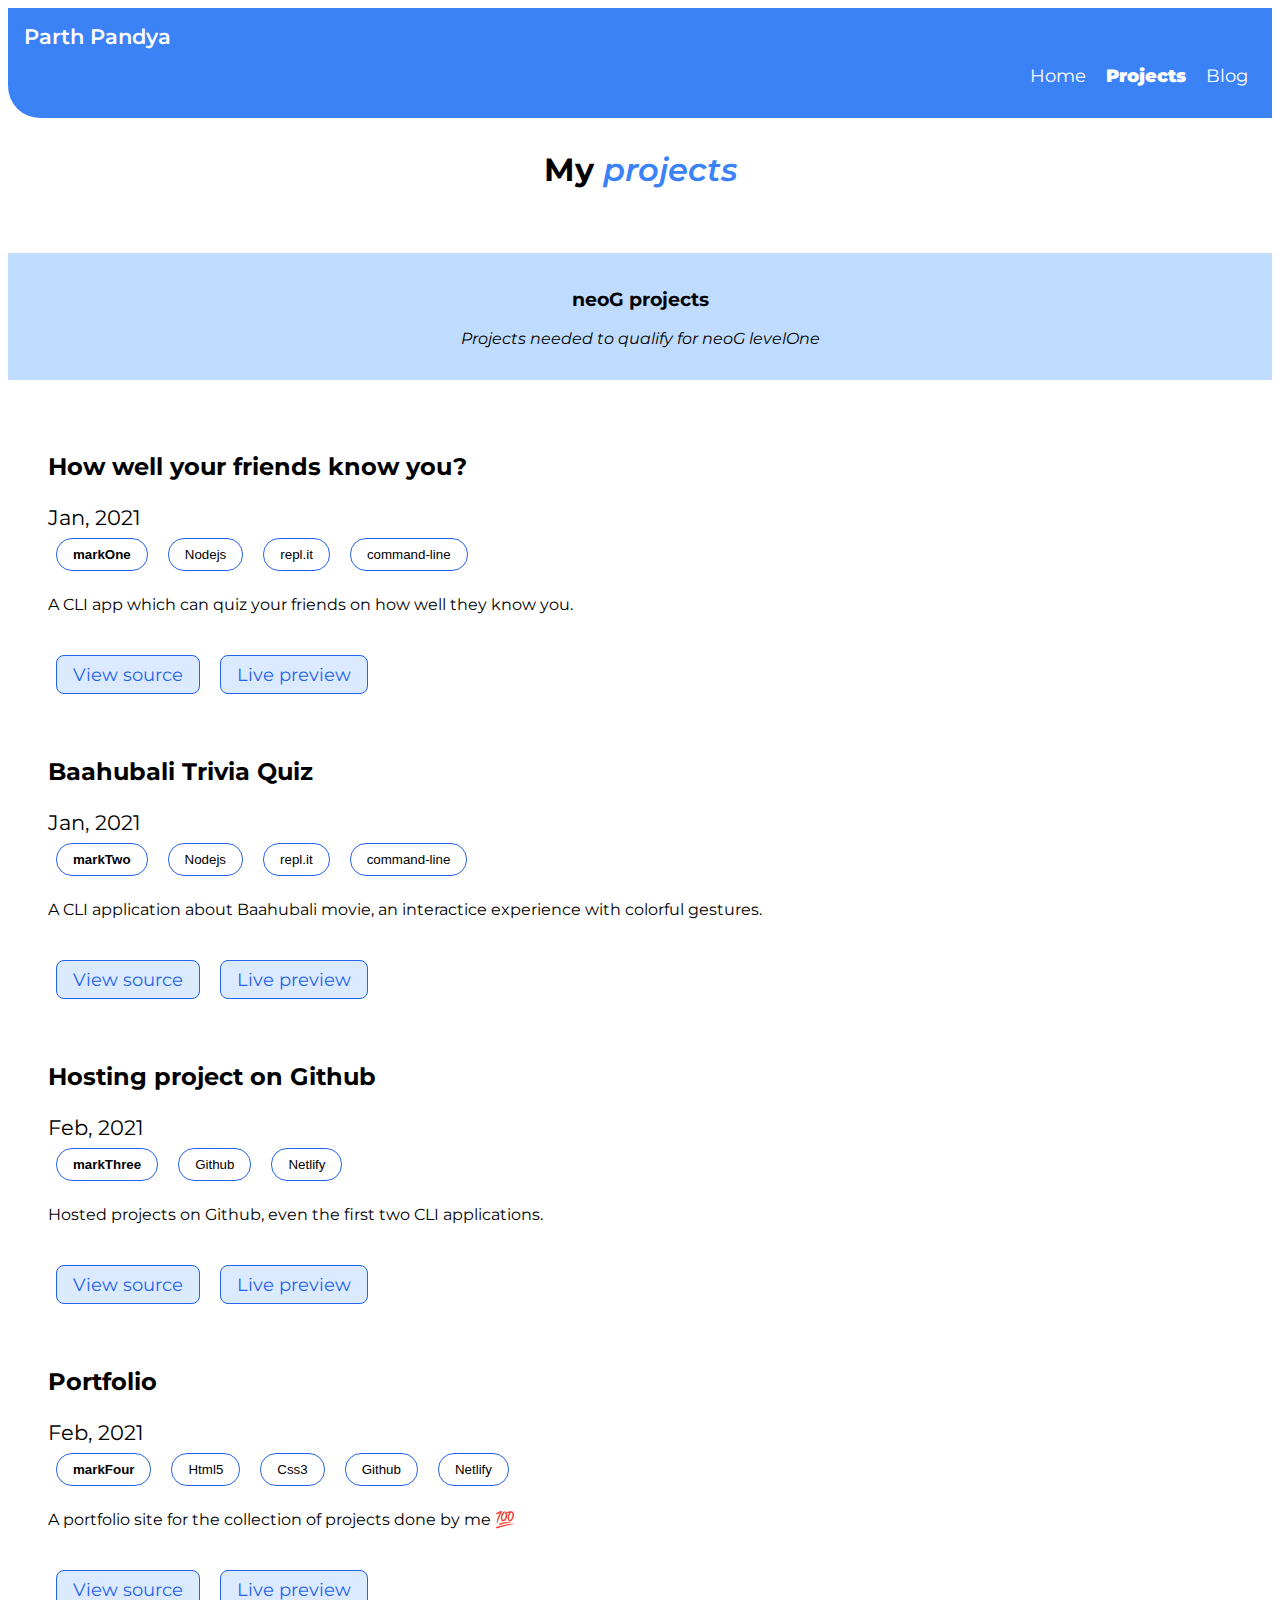
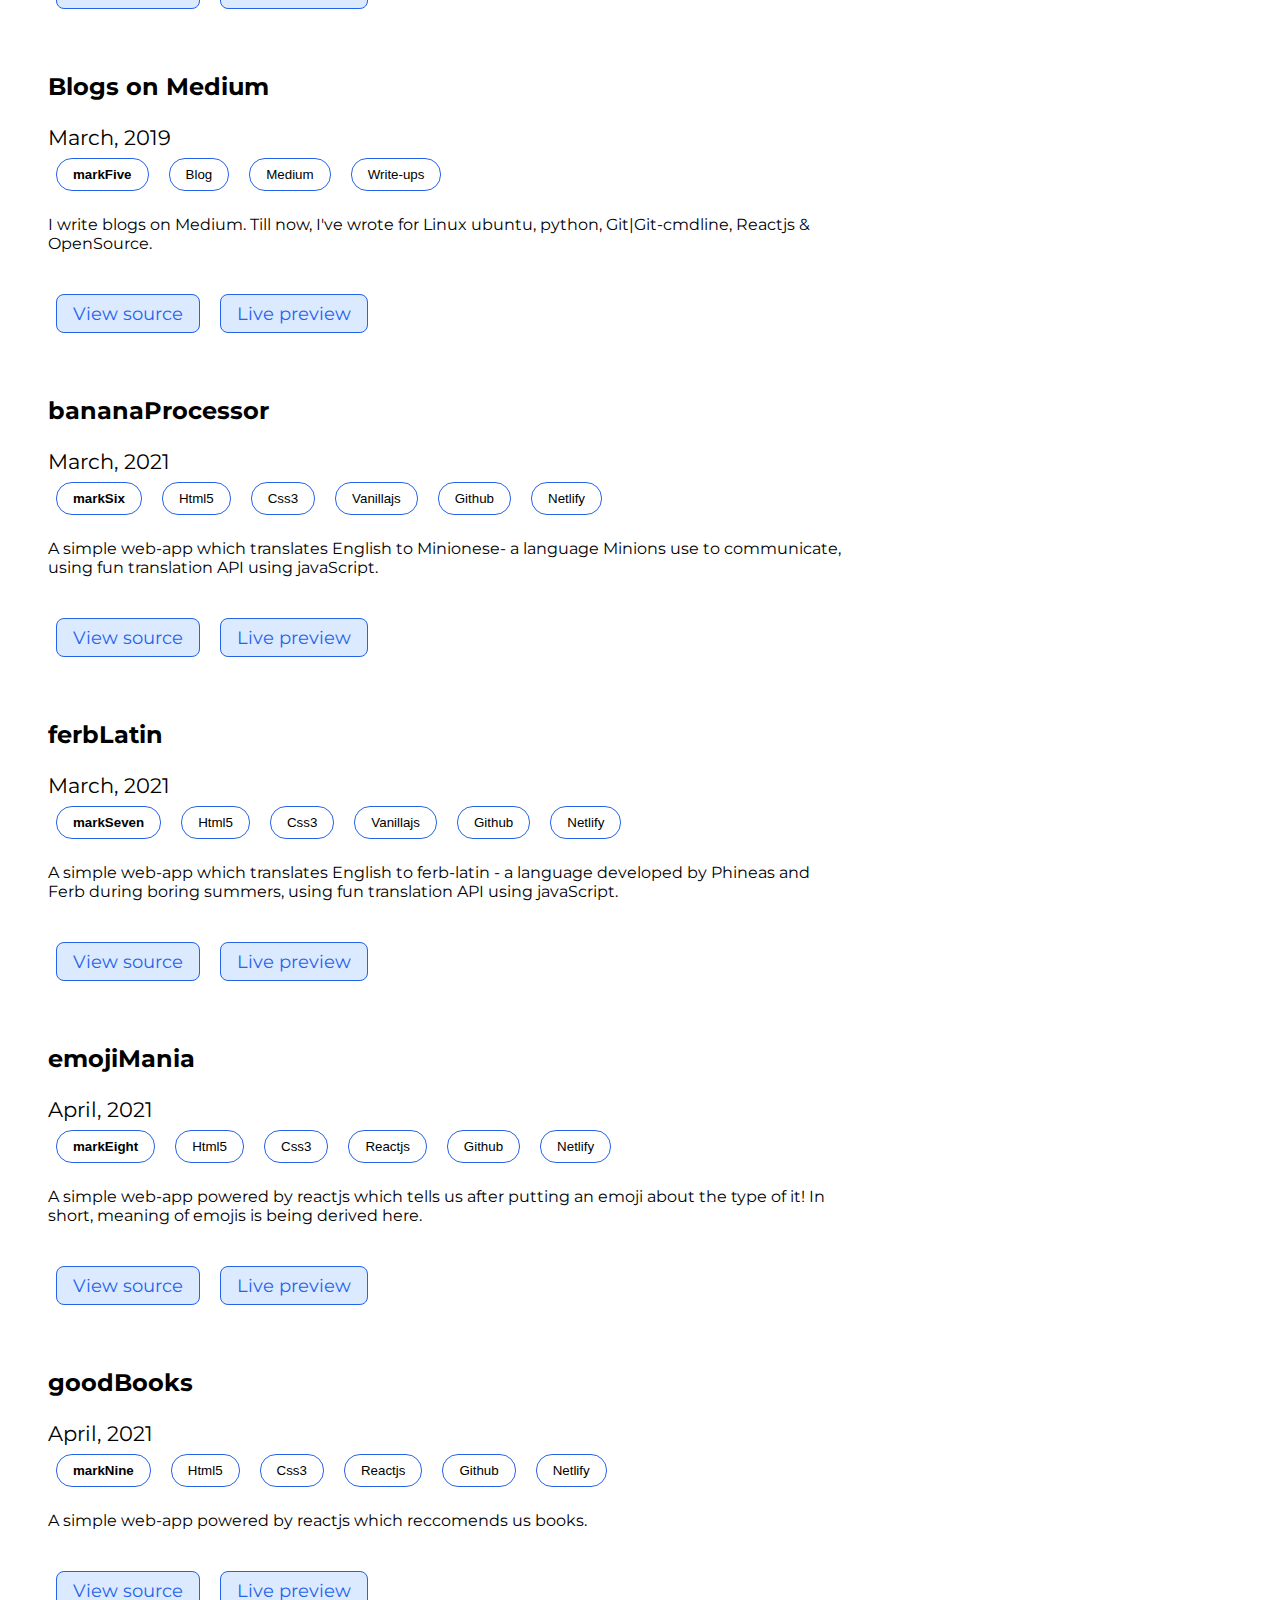
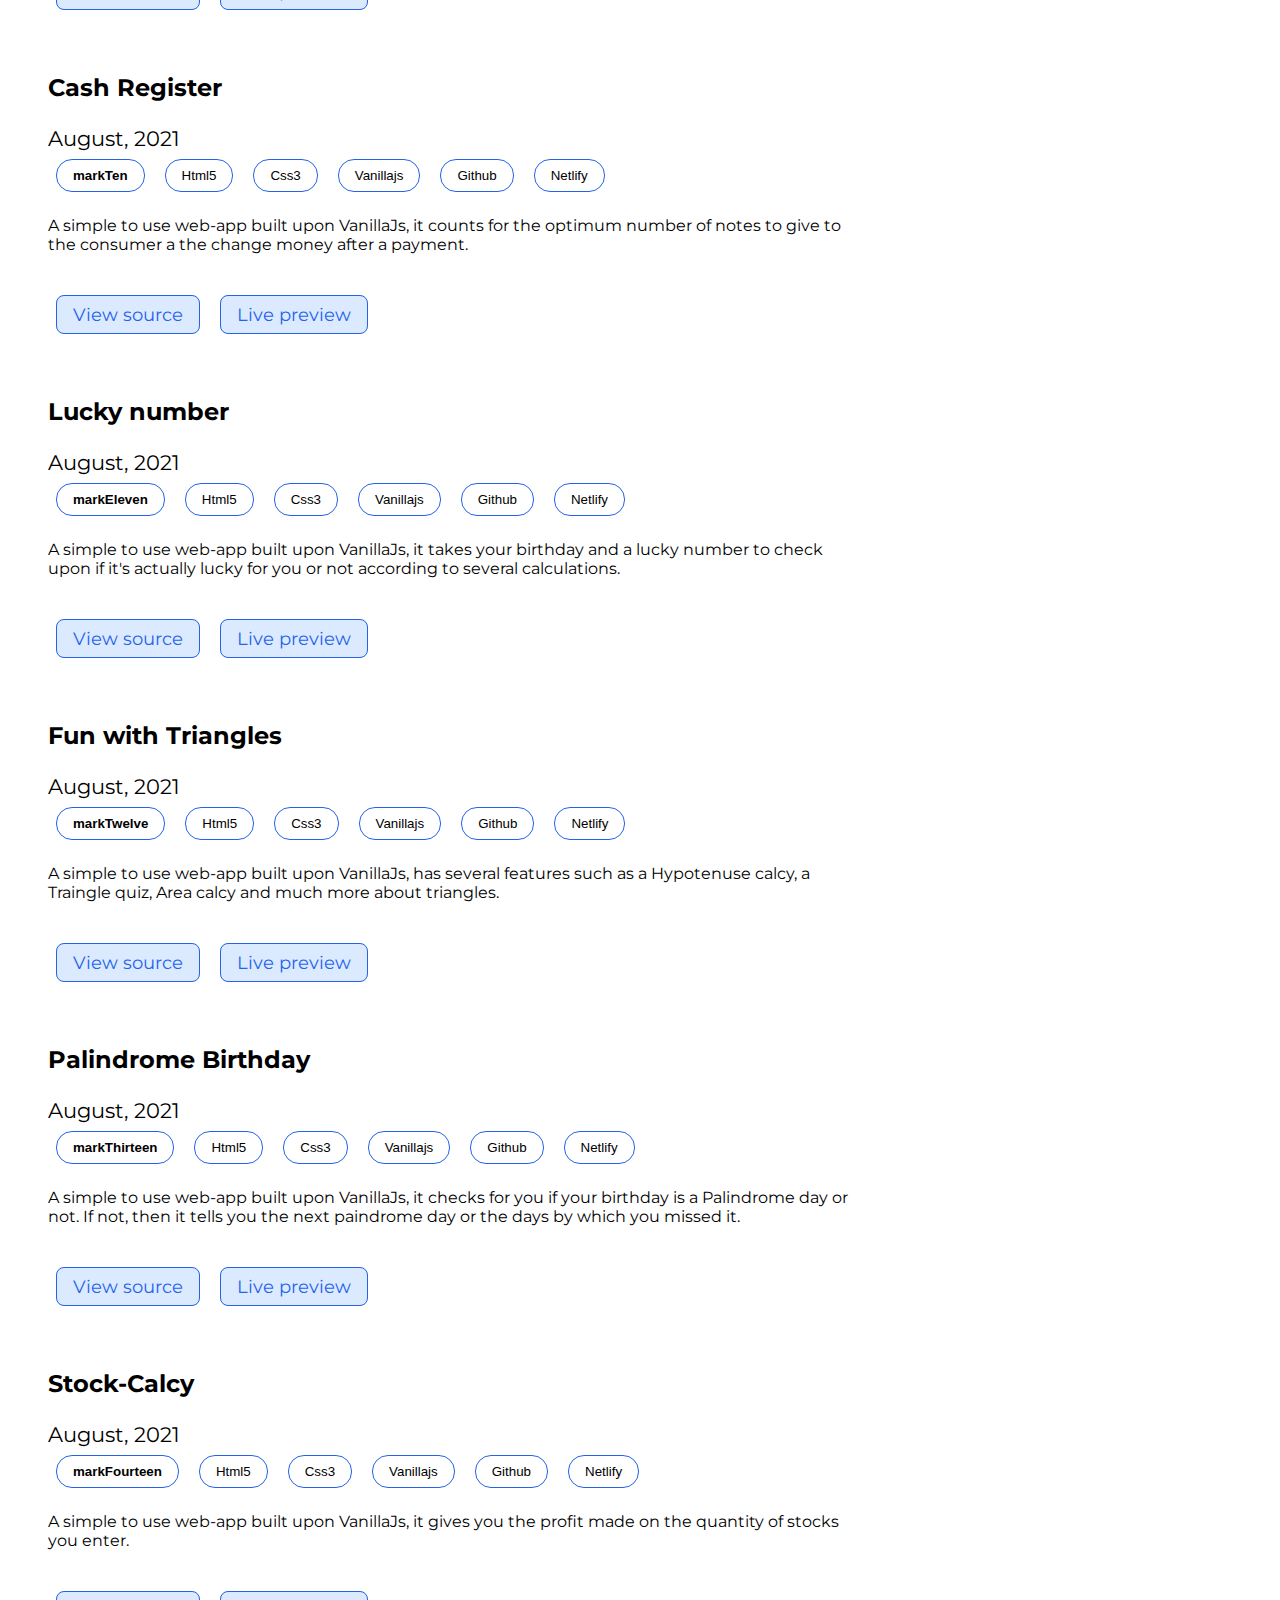
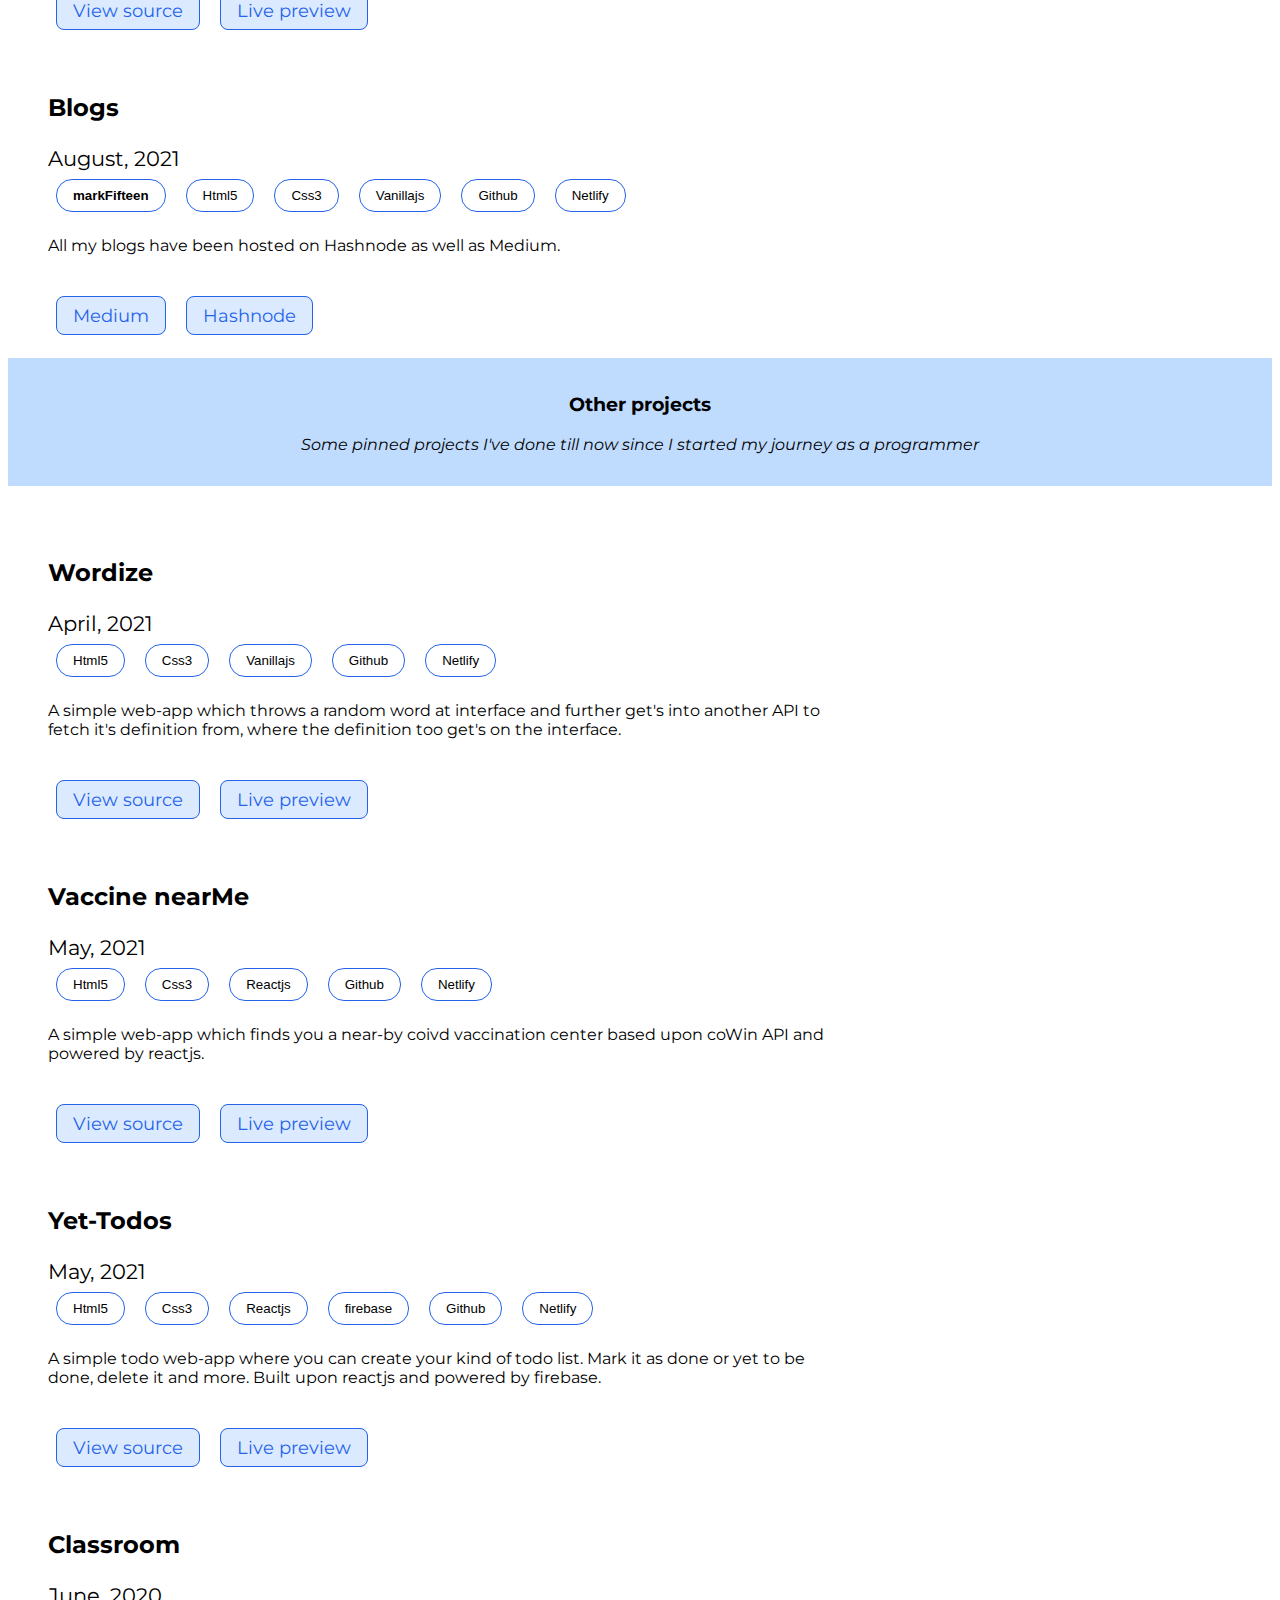
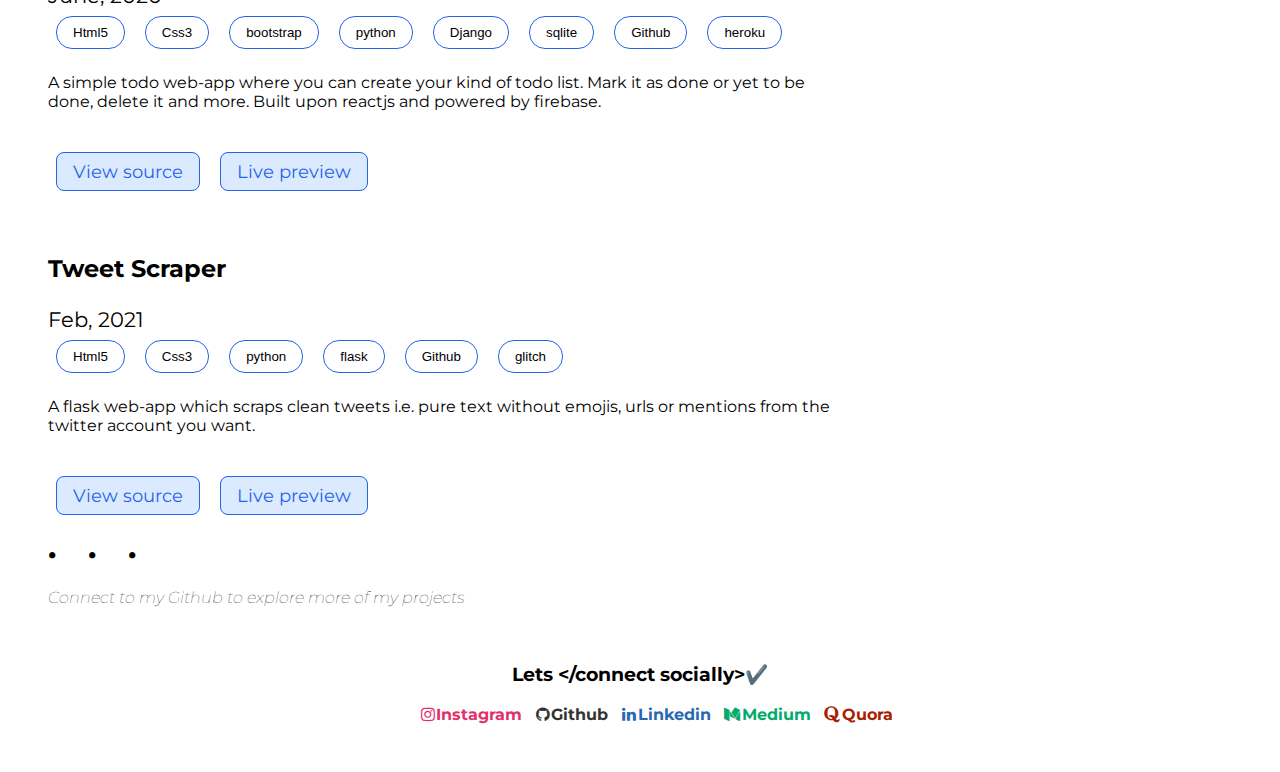
==== commit d1e3ba9d: "Updated Projects page" ====
--- a/pages/projects.html
+++ b/pages/projects.html
@@ -40,7 +40,7 @@
             <p class="para-1" style="margin-bottom: 50px;">
                 A CLI app which can quiz your friends on how well they know you.
             </p>
-            <a class="btn btn-secondary btn-proj" href="https://github.com/Ashwini-Pandya/Ashwini-Pandya.github.io"> View source</a>
+            <a class="btn btn-secondary btn-proj" href="https://replit.com/@parthpandyappp/NeogcampP1#index.js"> View source</a>
             <a class="btn btn-secondary btn-proj" href="https://replit.com/@parthpandyappp/NeogcampP1#index.js">Live preview</a>
         </div>
         <div class="portfolio">
@@ -52,7 +52,7 @@
               <button class="tag">command-line</button>
             <p class="para-1" style="margin-bottom: 50px;">A CLI application about Baahubali movie, an interactice experience with colorful gestures.
             </p>
-            <a class="btn btn-secondary btn-proj" href="https://github.com/Ashwini-Pandya/Ashwini-Pandya.github.io"> View source</a>
+            <a class="btn btn-secondary btn-proj" href="https://replit.com/@parthpandyappp/NeogcampP2#index.js"> View source</a>
             <a class="btn btn-secondary btn-proj" href="https://replit.com/@parthpandyappp/NeogcampP2#index.js">Live preview</a>
         </div>
         <div class="portfolio">
@@ -78,8 +78,8 @@
               <button class="tag">Netlify</button>
             <p class="para-1" style="margin-bottom: 50px;">A portfolio site for the collection of projects done by me 💯
             </p>
-            <a class="btn btn-secondary btn-proj" href="https://github.com/Ashwini-Pandya/Ashwini-Pandya.github.io"> View source</a>
-            <a class="btn btn-secondary btn-proj" href="https://replit.com/@parthpandyappp/NeogcampP2#index.js">Live preview</a>
+            <a class="btn btn-secondary btn-proj" href="https://github.com/parthpandyappp/neoG"> View source</a>
+            <a class="btn btn-secondary btn-proj" href="https://parthpandyappp.netlify.app/">Live preview</a>
         </div>
         <div class="portfolio">
             <h3 class="portfolio-header">Blogs on Medium</h3>
@@ -169,6 +169,83 @@
           <a class="btn btn-secondary btn-proj" href="https://github.com/parthpandyappp/cash-register/"> View source</a>
           <a class="btn btn-secondary btn-proj" href="https://optimum-notes.netlify.app/">Live preview</a>
       </div>
+      <div class="portfolio">
+        <h3 class="portfolio-header">Lucky number</h3>
+        <small class="date">August, 2021</small>
+        <br>
+        <button class="tag" style="font-weight: bolder;">markEleven</button>
+        <button class="tag">Html5</button>
+          <button class="tag">Css3</button>
+          <button class="tag">Vanillajs</button>
+          <button class="tag">Github</button>
+          <button class="tag">Netlify</button>
+        <p class="para-1" style="margin-bottom: 50px;"> A simple to use web-app built upon VanillaJs, it takes your birthday and a lucky number to check upon if it's actually lucky for you or not according to several calculations.
+        </p>
+        <a class="btn btn-secondary btn-proj" href="https://github.com/parthpandyappp/numero-de-la-suerte"> View source</a>
+        <a class="btn btn-secondary btn-proj" href="https://luckynumber-neog.netlify.app/">Live preview</a>
+    </div>
+    <div class="portfolio">
+      <h3 class="portfolio-header">Fun with Triangles</h3>
+      <small class="date">August, 2021</small>
+      <br>
+      <button class="tag" style="font-weight: bolder;">markTwelve</button>
+      <button class="tag">Html5</button>
+        <button class="tag">Css3</button>
+        <button class="tag">Vanillajs</button>
+        <button class="tag">Github</button>
+        <button class="tag">Netlify</button>
+      <p class="para-1" style="margin-bottom: 50px;"> A simple to use web-app built upon VanillaJs, has several features such as a Hypotenuse calcy, a Traingle quiz, Area calcy and much more about triangles.
+      </p>
+      <a class="btn btn-secondary btn-proj" href="https://github.com/parthpandyappp/aboutTrigon"> View source</a>
+      <a class="btn btn-secondary btn-proj" href="https://about-trigon.netlify.app/">Live preview</a>
+  </div>
+<div class="portfolio">
+  <h3 class="portfolio-header">Palindrome Birthday</h3>
+  <small class="date">August, 2021</small>
+  <br>
+  <button class="tag" style="font-weight: bolder;">markThirteen</button>
+  <button class="tag">Html5</button>
+    <button class="tag">Css3</button>
+    <button class="tag">Vanillajs</button>
+    <button class="tag">Github</button>
+    <button class="tag">Netlify</button>
+  <p class="para-1" style="margin-bottom: 50px;"> A simple to use web-app built upon VanillaJs, it checks for you if your birthday is a Palindrome day or not. If not, then it tells you the next paindrome day or the days by which you missed it.
+  </p>
+  <a class="btn btn-secondary btn-proj" href="https://github.com/parthpandyappp/palindromeBirthday"> View source</a>
+  <a class="btn btn-secondary btn-proj" href="https://is-that-birthday-palindrome.netlify.app/">Live preview</a>
+</div>
+<div class="portfolio">
+  <h3 class="portfolio-header">Stock-Calcy</h3>
+  <small class="date">August, 2021</small>
+  <br>
+  <button class="tag" style="font-weight: bolder;">markFourteen</button>
+  <button class="tag">Html5</button>
+    <button class="tag">Css3</button>
+    <button class="tag">Vanillajs</button>
+    <button class="tag">Github</button>
+    <button class="tag">Netlify</button>
+  <p class="para-1" style="margin-bottom: 50px;"> A simple to use web-app built upon VanillaJs, it gives you the profit made on the quantity of stocks you enter.
+  </p>
+  <a class="btn btn-secondary btn-proj" href="https://github.com/parthpandyappp/Stock-Calcy"> View source</a>
+  <a class="btn btn-secondary btn-proj" href="https://stock-calcy.netlify.app/">Live preview</a>
+</div>
+<div class="portfolio">
+  <h3 class="portfolio-header">Blogs</h3>
+  <small class="date">August, 2021</small>
+  <br>
+  <button class="tag" style="font-weight: bolder;">markFifteen</button>
+  <button class="tag">Html5</button>
+    <button class="tag">Css3</button>
+    <button class="tag">Vanillajs</button>
+    <button class="tag">Github</button>
+    <button class="tag">Netlify</button>
+  <p class="para-1" style="margin-bottom: 50px;"> All my blogs have been hosted on Hashnode as well as Medium.
+  </p>
+  <a class="btn btn-secondary btn-proj" href="https://medium.com/@parthpandyappp"> Medium</a>
+  <a class="btn btn-secondary btn-proj" href="https://hashnode.com/@parthpandyappp">Hashnode</a>
+</div>
+
+      
     </ul>
 
     <!-- Other projects from GitHub -->
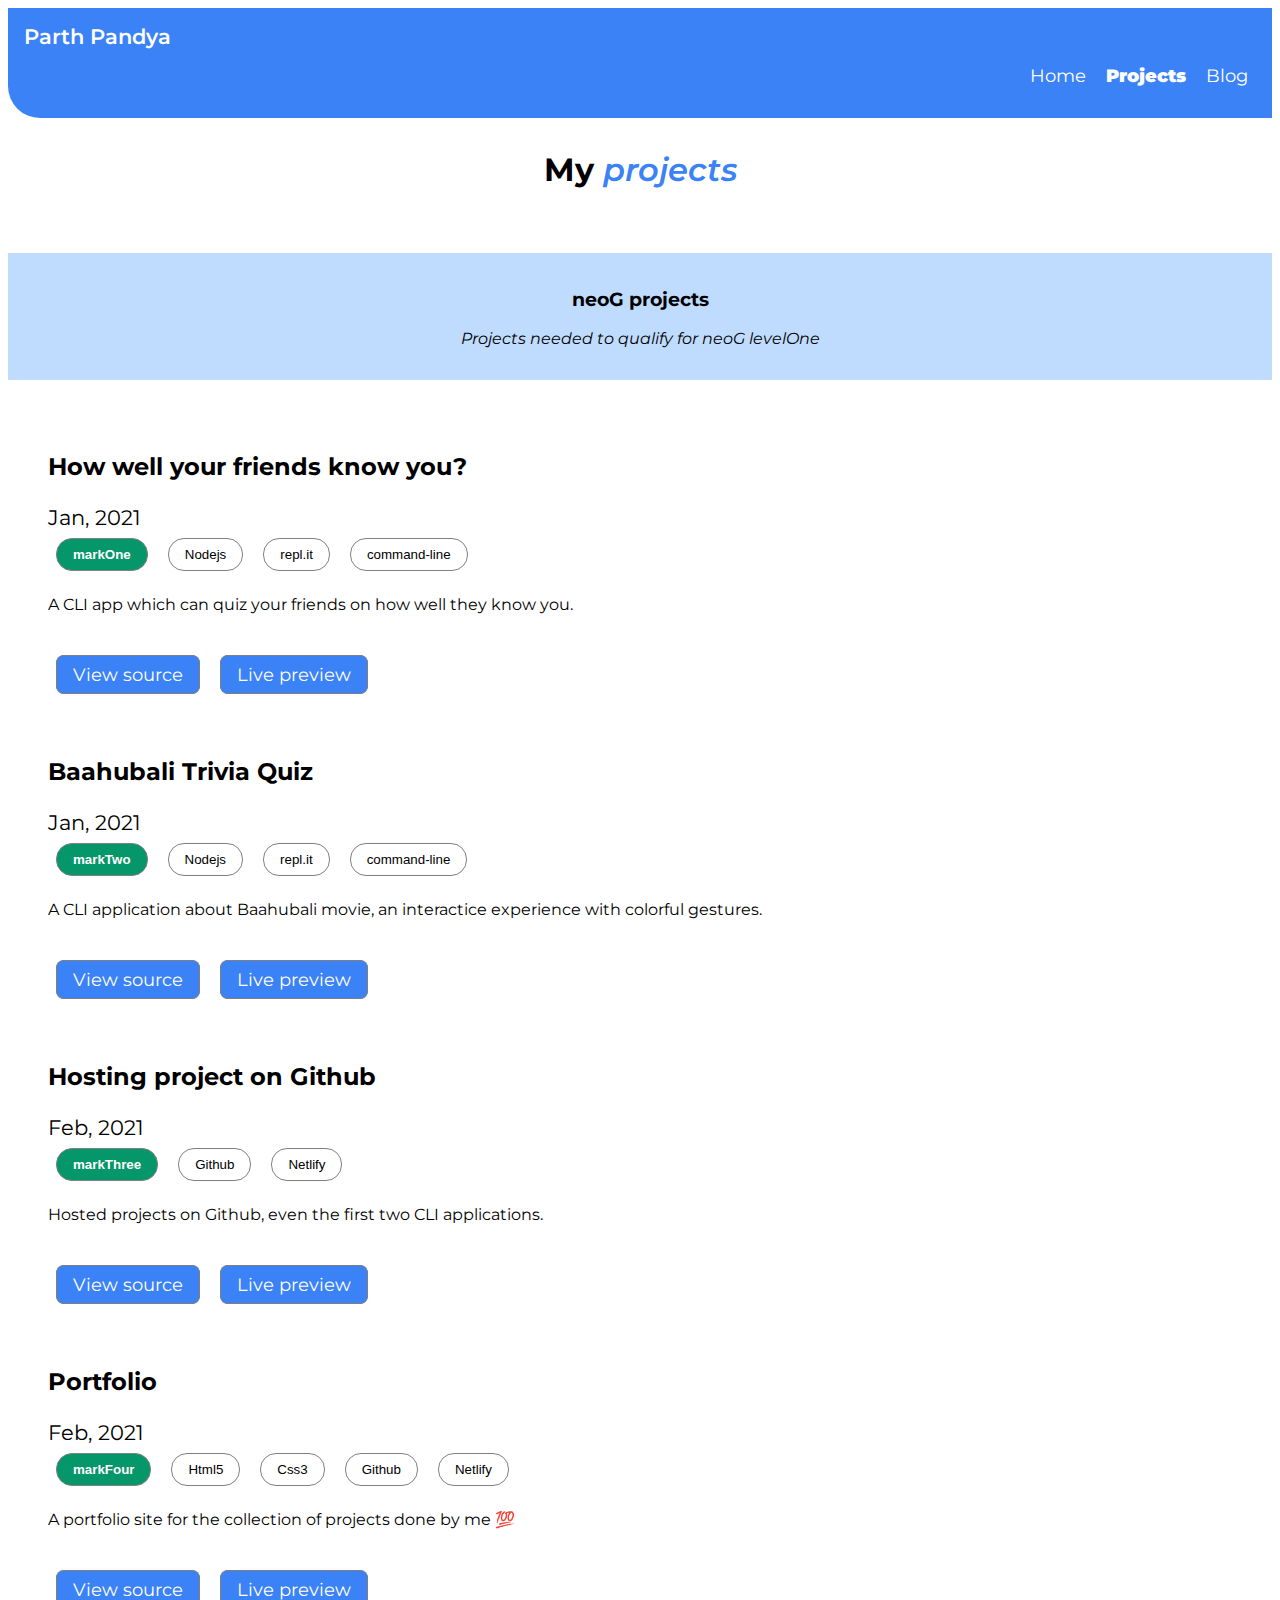
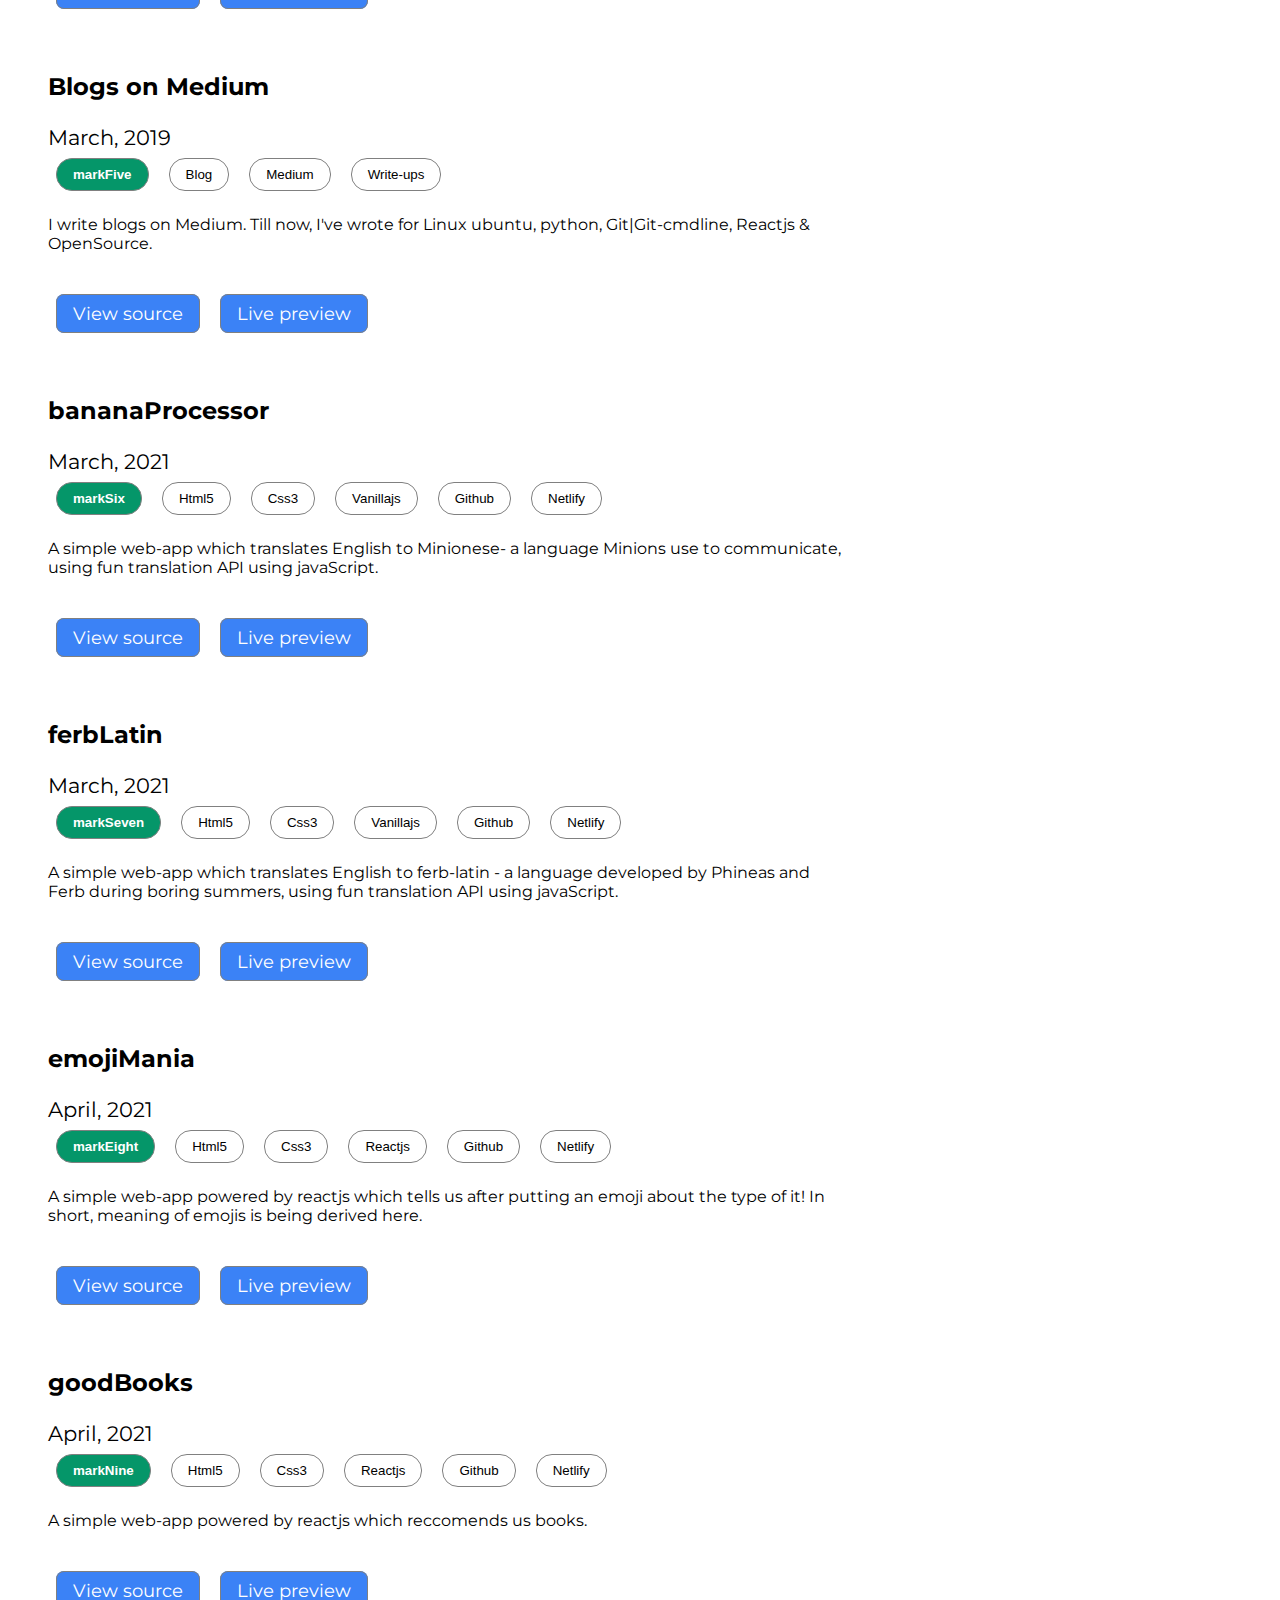
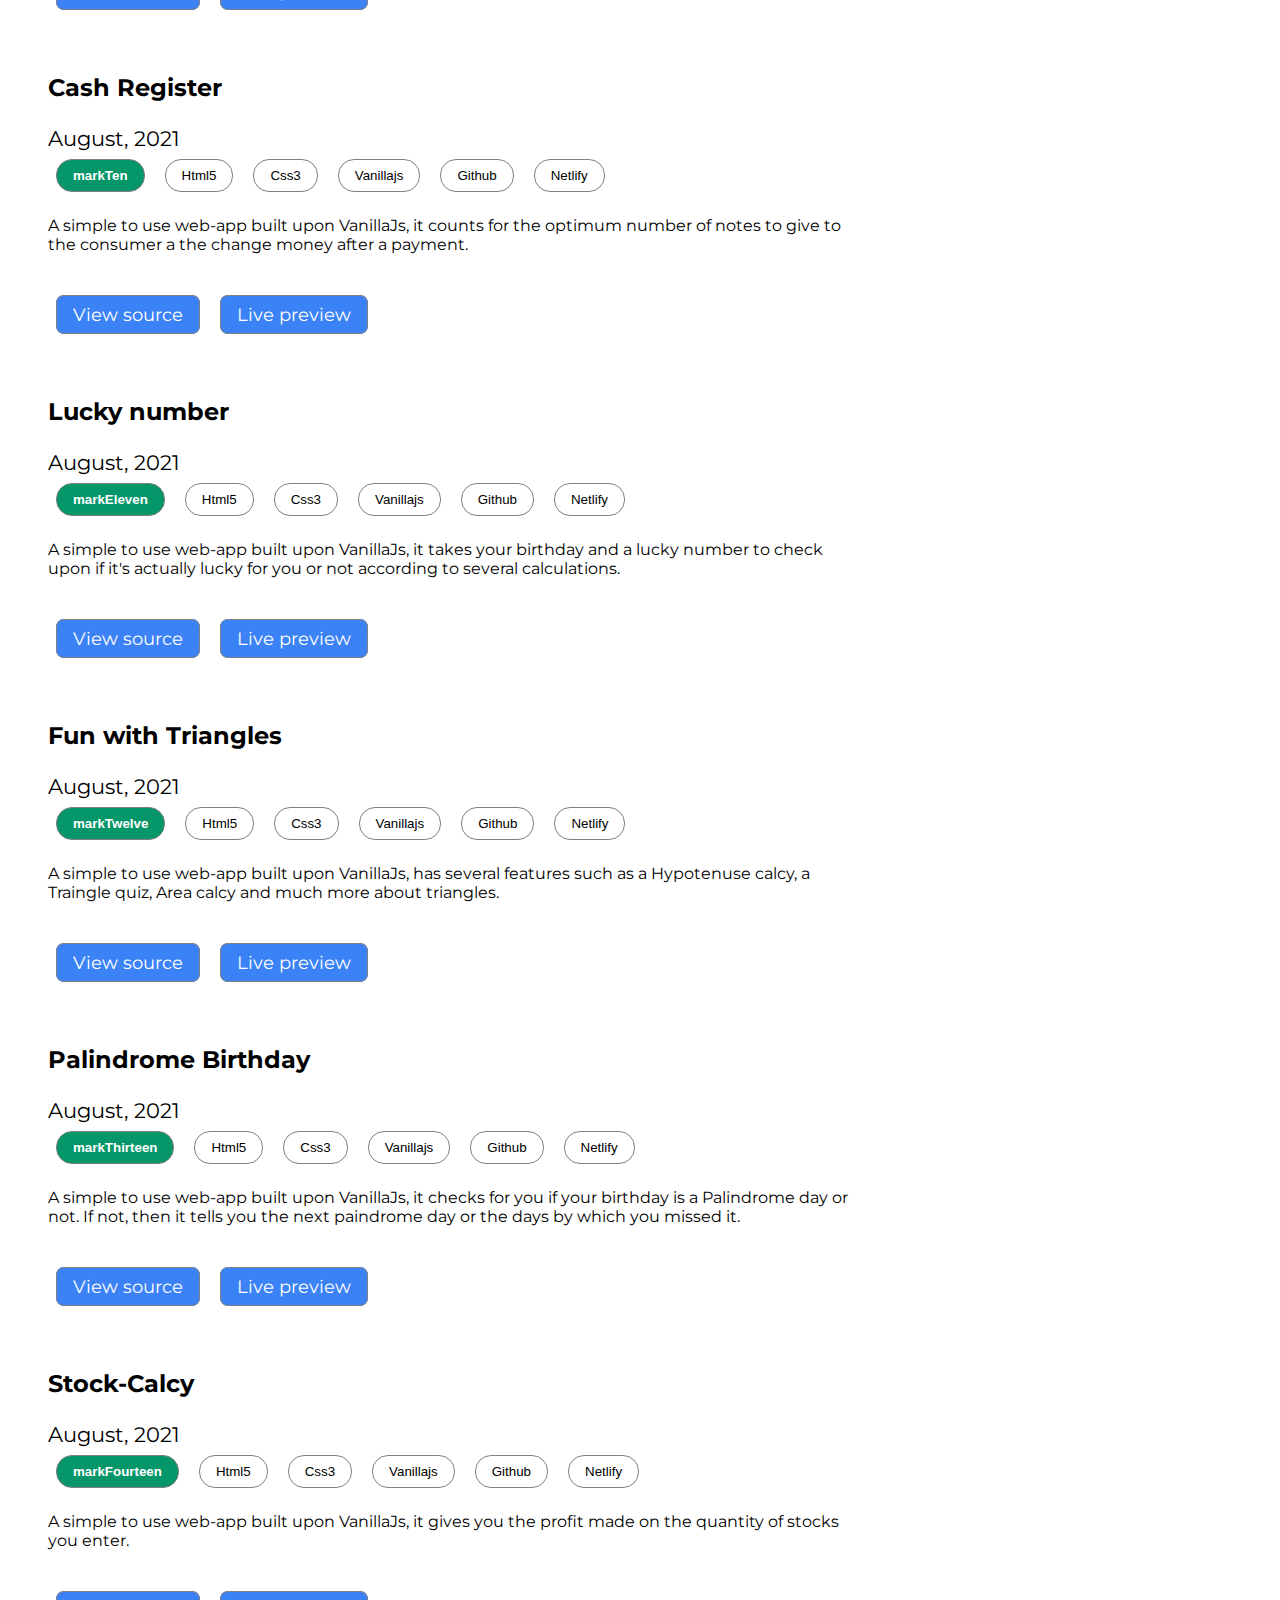
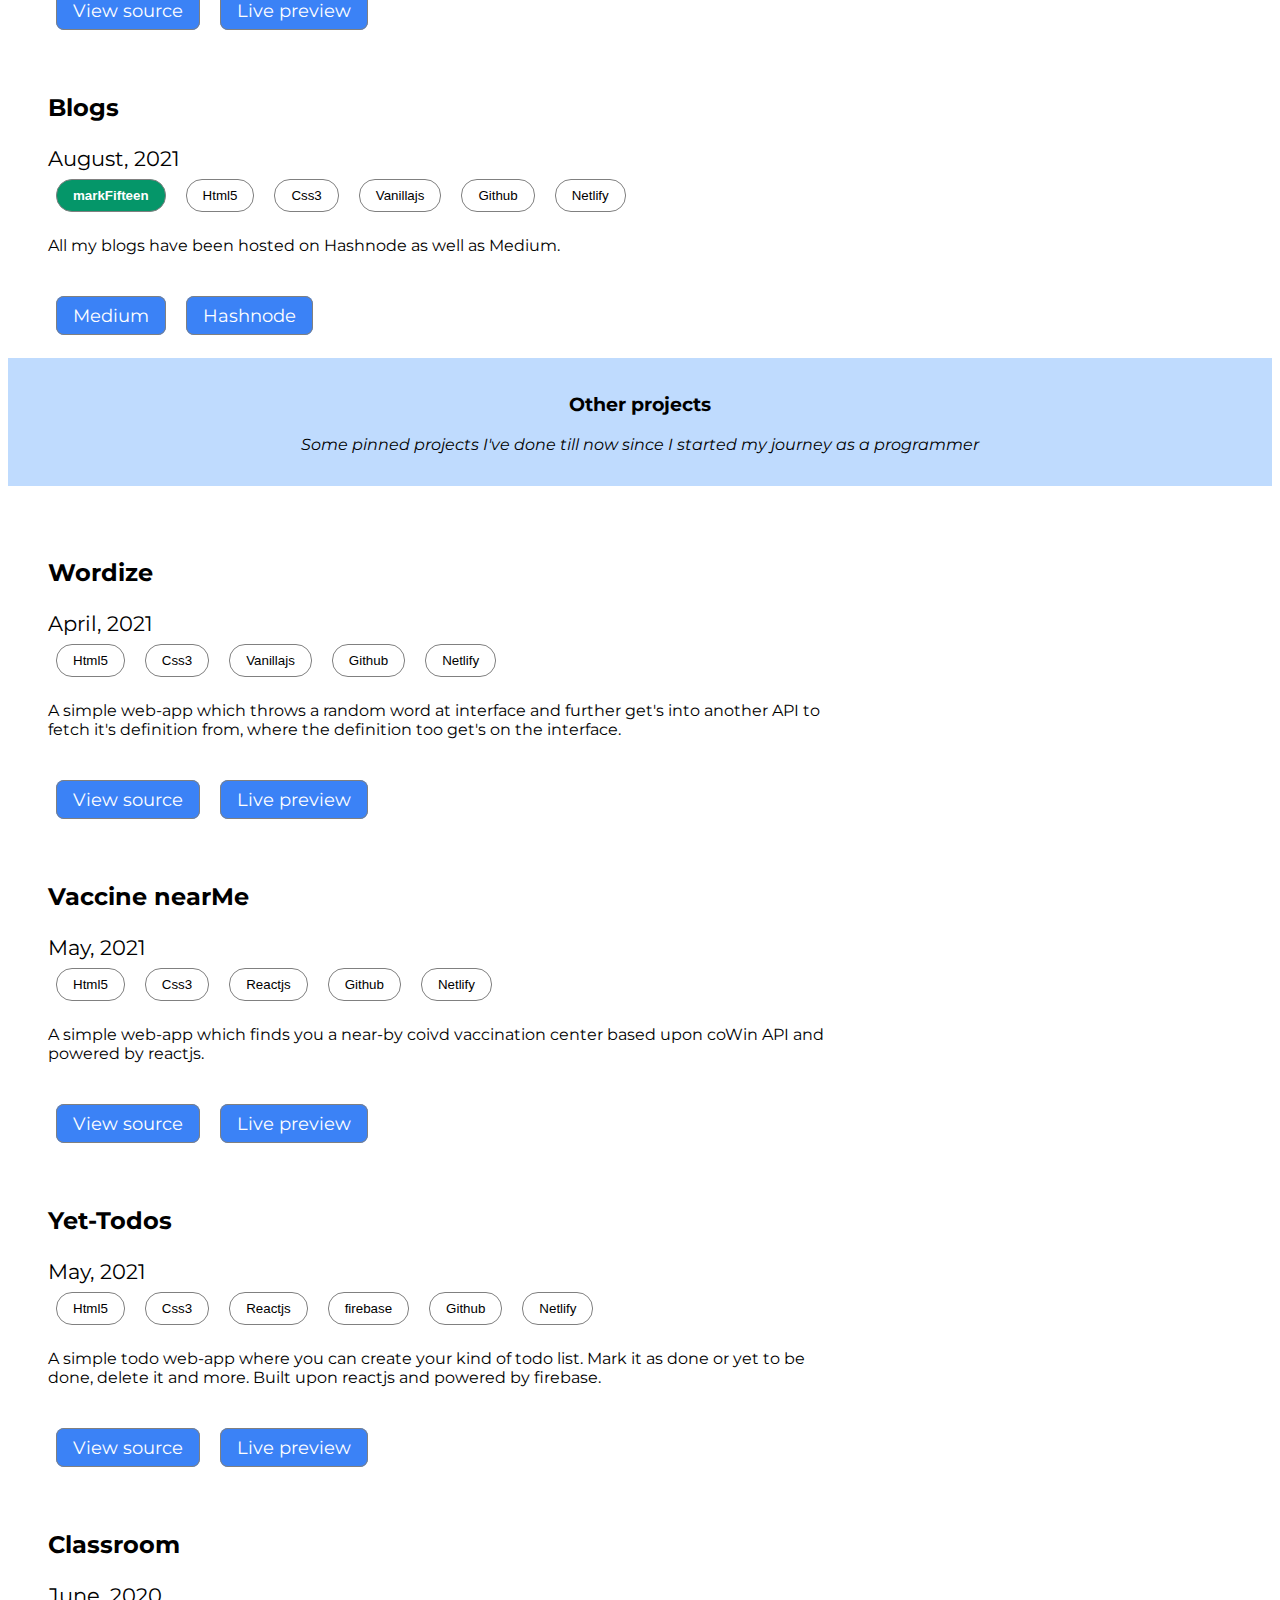
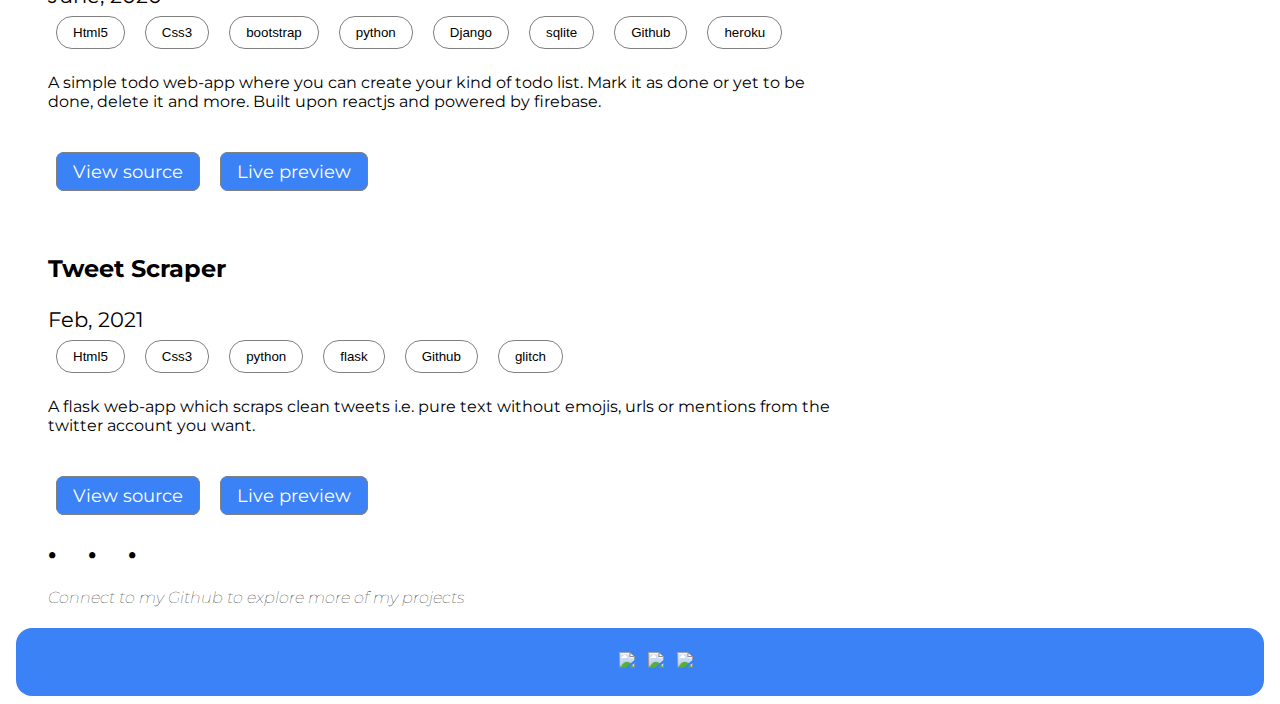
==== commit 2d347537: "Updated CSS file of the project" ====
--- a/pages/projects.html
+++ b/pages/projects.html
@@ -24,330 +24,577 @@
     <header>
       <h1 class="hero">My <span class="hero-header"> projects </span></h1>
     </header>
-    
+
     <div class="project-header">
       <h3>neoG projects</h3>
-      <p style="font-style: italic;font-size: medium;">Projects needed to qualify for neoG levelOne</p>
+      <p style="font-style: italic; font-size: medium">
+        Projects needed to qualify for neoG levelOne
+      </p>
     </div>
     <ul>
-        <div class="portfolio">
-            <h3 class="portfolio-header">How well your friends know you?</h3>
-            <small class="date">Jan, 2021</small><br/>
-            <button class="tag" style="font-weight: bolder;" >markOne</button>
-              <button class="tag">Nodejs</button>
-              <button class="tag">repl.it</button>
-              <button class="tag">command-line</button>
-            <p class="para-1" style="margin-bottom: 50px;">
-                A CLI app which can quiz your friends on how well they know you.
-            </p>
-            <a class="btn btn-secondary btn-proj" href="https://replit.com/@parthpandyappp/NeogcampP1#index.js"> View source</a>
-            <a class="btn btn-secondary btn-proj" href="https://replit.com/@parthpandyappp/NeogcampP1#index.js">Live preview</a>
-        </div>
-        <div class="portfolio">
-            <h3 class="portfolio-header">Baahubali Trivia Quiz</h3>
-            <small class="date">Jan, 2021</small><br>
-            <button class="tag" style="font-weight: bolder;">markTwo</button>
-            <button class="tag">Nodejs</button>
-              <button class="tag">repl.it</button>
-              <button class="tag">command-line</button>
-            <p class="para-1" style="margin-bottom: 50px;">A CLI application about Baahubali movie, an interactice experience with colorful gestures.
-            </p>
-            <a class="btn btn-secondary btn-proj" href="https://replit.com/@parthpandyappp/NeogcampP2#index.js"> View source</a>
-            <a class="btn btn-secondary btn-proj" href="https://replit.com/@parthpandyappp/NeogcampP2#index.js">Live preview</a>
-        </div>
-        <div class="portfolio">
-            <h3 class="portfolio-header">Hosting project on Github</h3>
-            <small class="date">Feb, 2021</small>
-            <br>
-            <button class="tag" style="font-weight: bolder;">markThree</button>
-            <button class="tag">Github</button>
-              <button class="tag">Netlify</button>
-            <p class="para-1" style="margin-bottom: 50px;">Hosted projects on Github, even the first two  CLI applications.
-            </p>
-            <a class="btn btn-secondary btn-proj" href="https://github.com/parthpandyappp/neoG/tree/master/Other"> View source</a>
-            <a class="btn btn-secondary btn-proj" href="https://github.com/parthpandyappp/neoG/tree/master/Other">Live preview</a>
-        </div>
-        <div class="portfolio">
-            <h3 class="portfolio-header">Portfolio</h3>
-            <small class="date">Feb, 2021</small>
-            <br>
-            <button class="tag" style="font-weight: bolder;">markFour</button>
-            <button class="tag">Html5</button>
-              <button class="tag">Css3</button>
-              <button class="tag">Github</button>
-              <button class="tag">Netlify</button>
-            <p class="para-1" style="margin-bottom: 50px;">A portfolio site for the collection of projects done by me 💯
-            </p>
-            <a class="btn btn-secondary btn-proj" href="https://github.com/parthpandyappp/neoG"> View source</a>
-            <a class="btn btn-secondary btn-proj" href="https://parthpandyappp.netlify.app/">Live preview</a>
-        </div>
-        <div class="portfolio">
-            <h3 class="portfolio-header">Blogs on Medium</h3>
-            <small class="date">March, 2019</small>
-            <br>
-            <button class="tag" style="font-weight: bolder;">markFive</button>
-            <button class="tag">Blog</button>
-              <button class="tag">Medium</button>
-              <button class="tag">Write-ups</button>
-            <p class="para-1" style="margin-bottom: 50px;">I write blogs on Medium. Till now, I've wrote for Linux ubuntu, python, Git|Git-cmdline, Reactjs & OpenSource.
-            </p>
-            <a class="btn btn-secondary btn-proj" href="https://parthpandyappp.medium.com/"> View source</a>
-            <a class="btn btn-secondary btn-proj" href="https://parthpandyappp.medium.com/">Live preview</a>
-        </div>
-        <div class="portfolio">
-            <h3 class="portfolio-header">bananaProcessor</h3>
-            <small class="date">March, 2021</small>
-            <br>
-            <button class="tag" style="font-weight: bolder;">markSix</button>
-            <button class="tag">Html5</button>
-              <button class="tag">Css3</button>
-              <button class="tag">Vanillajs</button>
-              <button class="tag">Github</button>
-              <button class="tag">Netlify</button>
-            <p class="para-1" style="margin-bottom: 50px;"> A simple web-app which translates English to Minionese- a language Minions use to communicate, using fun translation API using javaScript.
-            </p>
-            <a class="btn btn-secondary btn-proj" href="https://github.com/parthpandyappp/bananaProcessor/"> View source</a>
-            <a class="btn btn-secondary btn-proj" href="https://bananaprocessor.netlify.app/">Live preview</a>
-        </div>
-        <div class="portfolio">
-            <h3 class="portfolio-header">ferbLatin</h3>
-            <small class="date">March, 2021</small>
-            <br>
-            <button class="tag" style="font-weight: bolder;">markSeven</button>
-            <button class="tag">Html5</button>
-              <button class="tag">Css3</button>
-              <button class="tag">Vanillajs</button>
-              <button class="tag">Github</button>
-              <button class="tag">Netlify</button>
-            <p class="para-1" style="margin-bottom: 50px;"> A simple web-app which translates English to ferb-latin - a language developed by Phineas and Ferb during boring summers, using fun translation API using javaScript.
-            </p>
-            <a class="btn btn-secondary btn-proj" href="https://github.com/parthpandyappp/ferbLatin/"> View source</a>
-            <a class="btn btn-secondary btn-proj" href="https://ferbo-latino.netlify.app/">Live preview</a>
-        </div>
-        <div class="portfolio">
-            <h3 class="portfolio-header">emojiMania</h3>
-            <small class="date">April, 2021</small>
-            <br>
-            <button class="tag" style="font-weight: bolder;">markEight</button>
-            <button class="tag">Html5</button>
-              <button class="tag">Css3</button>
-              <button class="tag">Reactjs</button>
-              <button class="tag">Github</button>
-              <button class="tag">Netlify</button>
-            <p class="para-1" style="margin-bottom: 50px;"> A simple web-app powered by reactjs which tells us after putting an emoji about the type of it! In short, meaning of emojis is being derived here.
-            </p>
-            <a class="btn btn-secondary btn-proj" href="https://github.com/parthpandyappp/emojiMania/"> View source</a>
-            <a class="btn btn-secondary btn-proj" href="https://emojimania.netlify.app/">Live preview</a>
-        </div>
-        <div class="portfolio">
-            <h3 class="portfolio-header">goodBooks</h3>
-            <small class="date">April, 2021</small>
-            <br>
-            <button class="tag" style="font-weight: bolder;">markNine</button>
-            <button class="tag">Html5</button>
-              <button class="tag">Css3</button>
-              <button class="tag">Reactjs</button>
-              <button class="tag">Github</button>
-              <button class="tag">Netlify</button>
-            <p class="para-1" style="margin-bottom: 50px;"> A simple web-app powered by reactjs which reccomends us books.
-            </p>
-            <a class="btn btn-secondary btn-proj" href="https://github.com/parthpandyappp/goodbooks/"> View source</a>
-            <a class="btn btn-secondary btn-proj" href="https://reccomend-books.netlify.app/">Live preview</a>
-        </div>
-        <div class="portfolio">
-          <h3 class="portfolio-header">Cash Register</h3>
-          <small class="date">August, 2021</small>
-          <br>
-          <button class="tag" style="font-weight: bolder;">markTen</button>
-          <button class="tag">Html5</button>
-            <button class="tag">Css3</button>
-            <button class="tag">Vanillajs</button>
-            <button class="tag">Github</button>
-            <button class="tag">Netlify</button>
-          <p class="para-1" style="margin-bottom: 50px;"> A simple to use web-app built upon VanillaJs, it counts for the optimum number of notes to give to the consumer a the change money after a payment.
-          </p>
-          <a class="btn btn-secondary btn-proj" href="https://github.com/parthpandyappp/cash-register/"> View source</a>
-          <a class="btn btn-secondary btn-proj" href="https://optimum-notes.netlify.app/">Live preview</a>
+      <div class="portfolio">
+        <h3 class="portfolio-header">How well your friends know you?</h3>
+        <small class="date">Jan, 2021</small><br />
+        <button class="btn-mark" style="font-weight: bolder">markOne</button>
+        <button class="tag">Nodejs</button>
+        <button class="tag">repl.it</button>
+        <button class="tag">command-line</button>
+        <p class="para-1" style="margin-bottom: 50px">
+          A CLI app which can quiz your friends on how well they know you.
+        </p>
+        <a
+          class="btn btn-secondary btn-proj"
+          href="https://replit.com/@parthpandyappp/NeogcampP1#index.js"
+        >
+          View source</a
+        >
+        <a
+          class="btn btn-secondary btn-proj"
+          href="https://replit.com/@parthpandyappp/NeogcampP1#index.js"
+          >Live preview</a
+        >
+      </div>
+      <div class="portfolio">
+        <h3 class="portfolio-header">Baahubali Trivia Quiz</h3>
+        <small class="date">Jan, 2021</small><br />
+        <button class="btn-mark" style="font-weight: bolder">markTwo</button>
+        <button class="tag">Nodejs</button>
+        <button class="tag">repl.it</button>
+        <button class="tag">command-line</button>
+        <p class="para-1" style="margin-bottom: 50px">
+          A CLI application about Baahubali movie, an interactice experience
+          with colorful gestures.
+        </p>
+        <a
+          class="btn btn-secondary btn-proj"
+          href="https://replit.com/@parthpandyappp/NeogcampP2#index.js"
+        >
+          View source</a
+        >
+        <a
+          class="btn btn-secondary btn-proj"
+          href="https://replit.com/@parthpandyappp/NeogcampP2#index.js"
+          >Live preview</a
+        >
+      </div>
+      <div class="portfolio">
+        <h3 class="portfolio-header">Hosting project on Github</h3>
+        <small class="date">Feb, 2021</small>
+        <br />
+        <button class="btn-mark" style="font-weight: bolder">markThree</button>
+        <button class="tag">Github</button>
+        <button class="tag">Netlify</button>
+        <p class="para-1" style="margin-bottom: 50px">
+          Hosted projects on Github, even the first two CLI applications.
+        </p>
+        <a
+          class="btn btn-secondary btn-proj"
+          href="https://github.com/parthpandyappp/neoG/tree/master/Other"
+        >
+          View source</a
+        >
+        <a
+          class="btn btn-secondary btn-proj"
+          href="https://github.com/parthpandyappp/neoG/tree/master/Other"
+          >Live preview</a
+        >
+      </div>
+      <div class="portfolio">
+        <h3 class="portfolio-header">Portfolio</h3>
+        <small class="date">Feb, 2021</small>
+        <br />
+        <button class="btn-mark" style="font-weight: bolder">markFour</button>
+        <button class="tag">Html5</button>
+        <button class="tag">Css3</button>
+        <button class="tag">Github</button>
+        <button class="tag">Netlify</button>
+        <p class="para-1" style="margin-bottom: 50px">
+          A portfolio site for the collection of projects done by me 💯
+        </p>
+        <a
+          class="btn btn-secondary btn-proj"
+          href="https://github.com/parthpandyappp/neoG"
+        >
+          View source</a
+        >
+        <a
+          class="btn btn-secondary btn-proj"
+          href="https://parthpandyappp.netlify.app/"
+          >Live preview</a
+        >
+      </div>
+      <div class="portfolio">
+        <h3 class="portfolio-header">Blogs on Medium</h3>
+        <small class="date">March, 2019</small>
+        <br />
+        <button class="btn-mark" style="font-weight: bolder">markFive</button>
+        <button class="tag">Blog</button>
+        <button class="tag">Medium</button>
+        <button class="tag">Write-ups</button>
+        <p class="para-1" style="margin-bottom: 50px">
+          I write blogs on Medium. Till now, I've wrote for Linux ubuntu,
+          python, Git|Git-cmdline, Reactjs & OpenSource.
+        </p>
+        <a
+          class="btn btn-secondary btn-proj"
+          href="https://parthpandyappp.medium.com/"
+        >
+          View source</a
+        >
+        <a
+          class="btn btn-secondary btn-proj"
+          href="https://parthpandyappp.medium.com/"
+          >Live preview</a
+        >
+      </div>
+      <div class="portfolio">
+        <h3 class="portfolio-header">bananaProcessor</h3>
+        <small class="date">March, 2021</small>
+        <br />
+        <button class="btn-mark" style="font-weight: bolder">markSix</button>
+        <button class="tag">Html5</button>
+        <button class="tag">Css3</button>
+        <button class="tag">Vanillajs</button>
+        <button class="tag">Github</button>
+        <button class="tag">Netlify</button>
+        <p class="para-1" style="margin-bottom: 50px">
+          A simple web-app which translates English to Minionese- a language
+          Minions use to communicate, using fun translation API using
+          javaScript.
+        </p>
+        <a
+          class="btn btn-secondary btn-proj"
+          href="https://github.com/parthpandyappp/bananaProcessor/"
+        >
+          View source</a
+        >
+        <a
+          class="btn btn-secondary btn-proj"
+          href="https://bananaprocessor.netlify.app/"
+          >Live preview</a
+        >
+      </div>
+      <div class="portfolio">
+        <h3 class="portfolio-header">ferbLatin</h3>
+        <small class="date">March, 2021</small>
+        <br />
+        <button class="btn-mark" style="font-weight: bolder">markSeven</button>
+        <button class="tag">Html5</button>
+        <button class="tag">Css3</button>
+        <button class="tag">Vanillajs</button>
+        <button class="tag">Github</button>
+        <button class="tag">Netlify</button>
+        <p class="para-1" style="margin-bottom: 50px">
+          A simple web-app which translates English to ferb-latin - a language
+          developed by Phineas and Ferb during boring summers, using fun
+          translation API using javaScript.
+        </p>
+        <a
+          class="btn btn-secondary btn-proj"
+          href="https://github.com/parthpandyappp/ferbLatin/"
+        >
+          View source</a
+        >
+        <a
+          class="btn btn-secondary btn-proj"
+          href="https://ferbo-latino.netlify.app/"
+          >Live preview</a
+        >
+      </div>
+      <div class="portfolio">
+        <h3 class="portfolio-header">emojiMania</h3>
+        <small class="date">April, 2021</small>
+        <br />
+        <button class="btn-mark" style="font-weight: bolder">markEight</button>
+        <button class="tag">Html5</button>
+        <button class="tag">Css3</button>
+        <button class="tag">Reactjs</button>
+        <button class="tag">Github</button>
+        <button class="tag">Netlify</button>
+        <p class="para-1" style="margin-bottom: 50px">
+          A simple web-app powered by reactjs which tells us after putting an
+          emoji about the type of it! In short, meaning of emojis is being
+          derived here.
+        </p>
+        <a
+          class="btn btn-secondary btn-proj"
+          href="https://github.com/parthpandyappp/emojiMania/"
+        >
+          View source</a
+        >
+        <a
+          class="btn btn-secondary btn-proj"
+          href="https://emojimania.netlify.app/"
+          >Live preview</a
+        >
+      </div>
+      <div class="portfolio">
+        <h3 class="portfolio-header">goodBooks</h3>
+        <small class="date">April, 2021</small>
+        <br />
+        <button class="btn-mark" style="font-weight: bolder">markNine</button>
+        <button class="tag">Html5</button>
+        <button class="tag">Css3</button>
+        <button class="tag">Reactjs</button>
+        <button class="tag">Github</button>
+        <button class="tag">Netlify</button>
+        <p class="para-1" style="margin-bottom: 50px">
+          A simple web-app powered by reactjs which reccomends us books.
+        </p>
+        <a
+          class="btn btn-secondary btn-proj"
+          href="https://github.com/parthpandyappp/goodbooks/"
+        >
+          View source</a
+        >
+        <a
+          class="btn btn-secondary btn-proj"
+          href="https://reccomend-books.netlify.app/"
+          >Live preview</a
+        >
+      </div>
+      <div class="portfolio">
+        <h3 class="portfolio-header">Cash Register</h3>
+        <small class="date">August, 2021</small>
+        <br />
+        <button class="btn-mark" style="font-weight: bolder">markTen</button>
+        <button class="tag">Html5</button>
+        <button class="tag">Css3</button>
+        <button class="tag">Vanillajs</button>
+        <button class="tag">Github</button>
+        <button class="tag">Netlify</button>
+        <p class="para-1" style="margin-bottom: 50px">
+          A simple to use web-app built upon VanillaJs, it counts for the
+          optimum number of notes to give to the consumer a the change money
+          after a payment.
+        </p>
+        <a
+          class="btn btn-secondary btn-proj"
+          href="https://github.com/parthpandyappp/cash-register/"
+        >
+          View source</a
+        >
+        <a
+          class="btn btn-secondary btn-proj"
+          href="https://optimum-notes.netlify.app/"
+          >Live preview</a
+        >
       </div>
       <div class="portfolio">
         <h3 class="portfolio-header">Lucky number</h3>
         <small class="date">August, 2021</small>
-        <br>
-        <button class="tag" style="font-weight: bolder;">markEleven</button>
-        <button class="tag">Html5</button>
-          <button class="tag">Css3</button>
-          <button class="tag">Vanillajs</button>
-          <button class="tag">Github</button>
-          <button class="tag">Netlify</button>
-        <p class="para-1" style="margin-bottom: 50px;"> A simple to use web-app built upon VanillaJs, it takes your birthday and a lucky number to check upon if it's actually lucky for you or not according to several calculations.
-        </p>
-        <a class="btn btn-secondary btn-proj" href="https://github.com/parthpandyappp/numero-de-la-suerte"> View source</a>
-        <a class="btn btn-secondary btn-proj" href="https://luckynumber-neog.netlify.app/">Live preview</a>
-    </div>
-    <div class="portfolio">
-      <h3 class="portfolio-header">Fun with Triangles</h3>
-      <small class="date">August, 2021</small>
-      <br>
-      <button class="tag" style="font-weight: bolder;">markTwelve</button>
-      <button class="tag">Html5</button>
-        <button class="tag">Css3</button>
-        <button class="tag">Vanillajs</button>
-        <button class="tag">Github</button>
-        <button class="tag">Netlify</button>
-      <p class="para-1" style="margin-bottom: 50px;"> A simple to use web-app built upon VanillaJs, has several features such as a Hypotenuse calcy, a Traingle quiz, Area calcy and much more about triangles.
-      </p>
-      <a class="btn btn-secondary btn-proj" href="https://github.com/parthpandyappp/aboutTrigon"> View source</a>
-      <a class="btn btn-secondary btn-proj" href="https://about-trigon.netlify.app/">Live preview</a>
-  </div>
-<div class="portfolio">
-  <h3 class="portfolio-header">Palindrome Birthday</h3>
-  <small class="date">August, 2021</small>
-  <br>
-  <button class="tag" style="font-weight: bolder;">markThirteen</button>
-  <button class="tag">Html5</button>
-    <button class="tag">Css3</button>
-    <button class="tag">Vanillajs</button>
-    <button class="tag">Github</button>
-    <button class="tag">Netlify</button>
-  <p class="para-1" style="margin-bottom: 50px;"> A simple to use web-app built upon VanillaJs, it checks for you if your birthday is a Palindrome day or not. If not, then it tells you the next paindrome day or the days by which you missed it.
-  </p>
-  <a class="btn btn-secondary btn-proj" href="https://github.com/parthpandyappp/palindromeBirthday"> View source</a>
-  <a class="btn btn-secondary btn-proj" href="https://is-that-birthday-palindrome.netlify.app/">Live preview</a>
-</div>
-<div class="portfolio">
-  <h3 class="portfolio-header">Stock-Calcy</h3>
-  <small class="date">August, 2021</small>
-  <br>
-  <button class="tag" style="font-weight: bolder;">markFourteen</button>
-  <button class="tag">Html5</button>
-    <button class="tag">Css3</button>
-    <button class="tag">Vanillajs</button>
-    <button class="tag">Github</button>
-    <button class="tag">Netlify</button>
-  <p class="para-1" style="margin-bottom: 50px;"> A simple to use web-app built upon VanillaJs, it gives you the profit made on the quantity of stocks you enter.
-  </p>
-  <a class="btn btn-secondary btn-proj" href="https://github.com/parthpandyappp/Stock-Calcy"> View source</a>
-  <a class="btn btn-secondary btn-proj" href="https://stock-calcy.netlify.app/">Live preview</a>
-</div>
-<div class="portfolio">
-  <h3 class="portfolio-header">Blogs</h3>
-  <small class="date">August, 2021</small>
-  <br>
-  <button class="tag" style="font-weight: bolder;">markFifteen</button>
-  <button class="tag">Html5</button>
-    <button class="tag">Css3</button>
-    <button class="tag">Vanillajs</button>
-    <button class="tag">Github</button>
-    <button class="tag">Netlify</button>
-  <p class="para-1" style="margin-bottom: 50px;"> All my blogs have been hosted on Hashnode as well as Medium.
-  </p>
-  <a class="btn btn-secondary btn-proj" href="https://medium.com/@parthpandyappp"> Medium</a>
-  <a class="btn btn-secondary btn-proj" href="https://hashnode.com/@parthpandyappp">Hashnode</a>
-</div>
-
-      
+        <br />
+        <button class="btn-mark" style="font-weight: bolder">markEleven</button>
+        <button class="tag">Html5</button>
+        <button class="tag">Css3</button>
+        <button class="tag">Vanillajs</button>
+        <button class="tag">Github</button>
+        <button class="tag">Netlify</button>
+        <p class="para-1" style="margin-bottom: 50px">
+          A simple to use web-app built upon VanillaJs, it takes your birthday
+          and a lucky number to check upon if it's actually lucky for you or not
+          according to several calculations.
+        </p>
+        <a
+          class="btn btn-secondary btn-proj"
+          href="https://github.com/parthpandyappp/numero-de-la-suerte"
+        >
+          View source</a
+        >
+        <a
+          class="btn btn-secondary btn-proj"
+          href="https://luckynumber-neog.netlify.app/"
+          >Live preview</a
+        >
+      </div>
+      <div class="portfolio">
+        <h3 class="portfolio-header">Fun with Triangles</h3>
+        <small class="date">August, 2021</small>
+        <br />
+        <button class="btn-mark" style="font-weight: bolder">markTwelve</button>
+        <button class="tag">Html5</button>
+        <button class="tag">Css3</button>
+        <button class="tag">Vanillajs</button>
+        <button class="tag">Github</button>
+        <button class="tag">Netlify</button>
+        <p class="para-1" style="margin-bottom: 50px">
+          A simple to use web-app built upon VanillaJs, has several features
+          such as a Hypotenuse calcy, a Traingle quiz, Area calcy and much more
+          about triangles.
+        </p>
+        <a
+          class="btn btn-secondary btn-proj"
+          href="https://github.com/parthpandyappp/aboutTrigon"
+        >
+          View source</a
+        >
+        <a
+          class="btn btn-secondary btn-proj"
+          href="https://about-trigon.netlify.app/"
+          >Live preview</a
+        >
+      </div>
+      <div class="portfolio">
+        <h3 class="portfolio-header">Palindrome Birthday</h3>
+        <small class="date">August, 2021</small>
+        <br />
+        <button class="btn-mark" style="font-weight: bolder">
+          markThirteen
+        </button>
+        <button class="tag">Html5</button>
+        <button class="tag">Css3</button>
+        <button class="tag">Vanillajs</button>
+        <button class="tag">Github</button>
+        <button class="tag">Netlify</button>
+        <p class="para-1" style="margin-bottom: 50px">
+          A simple to use web-app built upon VanillaJs, it checks for you if
+          your birthday is a Palindrome day or not. If not, then it tells you
+          the next paindrome day or the days by which you missed it.
+        </p>
+        <a
+          class="btn btn-secondary btn-proj"
+          href="https://github.com/parthpandyappp/palindromeBirthday"
+        >
+          View source</a
+        >
+        <a
+          class="btn btn-secondary btn-proj"
+          href="https://is-that-birthday-palindrome.netlify.app/"
+          >Live preview</a
+        >
+      </div>
+      <div class="portfolio">
+        <h3 class="portfolio-header">Stock-Calcy</h3>
+        <small class="date">August, 2021</small>
+        <br />
+        <button class="btn-mark" style="font-weight: bolder">
+          markFourteen
+        </button>
+        <button class="tag">Html5</button>
+        <button class="tag">Css3</button>
+        <button class="tag">Vanillajs</button>
+        <button class="tag">Github</button>
+        <button class="tag">Netlify</button>
+        <p class="para-1" style="margin-bottom: 50px">
+          A simple to use web-app built upon VanillaJs, it gives you the profit
+          made on the quantity of stocks you enter.
+        </p>
+        <a
+          class="btn btn-secondary btn-proj"
+          href="https://github.com/parthpandyappp/Stock-Calcy"
+        >
+          View source</a
+        >
+        <a
+          class="btn btn-secondary btn-proj"
+          href="https://stock-calcy.netlify.app/"
+          >Live preview</a
+        >
+      </div>
+      <div class="portfolio">
+        <h3 class="portfolio-header">Blogs</h3>
+        <small class="date">August, 2021</small>
+        <br />
+        <button class="btn-mark" style="font-weight: bolder">
+          markFifteen
+        </button>
+        <button class="tag">Html5</button>
+        <button class="tag">Css3</button>
+        <button class="tag">Vanillajs</button>
+        <button class="tag">Github</button>
+        <button class="tag">Netlify</button>
+        <p class="para-1" style="margin-bottom: 50px">
+          All my blogs have been hosted on Hashnode as well as Medium.
+        </p>
+        <a
+          class="btn btn-secondary btn-proj"
+          href="https://medium.com/@parthpandyappp"
+        >
+          Medium</a
+        >
+        <a
+          class="btn btn-secondary btn-proj"
+          href="https://hashnode.com/@parthpandyappp"
+          >Hashnode</a
+        >
+      </div>
     </ul>
 
     <!-- Other projects from GitHub -->
 
     <div class="project-header">
       <h3>Other projects</h3>
-      <p style="font-style: italic;font-size: medium;">Some pinned projects I've done till now since I started my journey as a programmer</p>
+      <p style="font-style: italic; font-size: medium">
+        Some pinned projects I've done till now since I started my journey as a
+        programmer
+      </p>
     </div>
 
     <ul>
       <div class="portfolio">
         <h3 class="portfolio-header">Wordize</h3>
         <small class="date">April, 2021</small>
-        <br>
-        <button class="tag">Html5</button>
-          <button class="tag">Css3</button>
-          <button class="tag">Vanillajs</button>
-          <button class="tag">Github</button>
-          <button class="tag">Netlify</button>
-        <p class="para-1" style="margin-bottom: 50px;"> A simple web-app which throws a random word at interface and further get's into another API to fetch it's definition from, where the definition too get's on the interface. 
-        </p>
-        <a class="btn btn-secondary btn-proj" href="https://github.com/parthpandyappp/wordize/"> View source</a>
-        <a class="btn btn-secondary btn-proj" href="https://wordize.netlify.app/">Live preview</a>
-    </div>
-
-    <div class="portfolio">
-      <h3 class="portfolio-header">Vaccine nearMe</h3>
-      <small class="date">May, 2021</small>
-      <br>
-      <button class="tag">Html5</button>
+        <br />
+        <button class="tag">Html5</button>
+        <button class="tag">Css3</button>
+        <button class="tag">Vanillajs</button>
+        <button class="tag">Github</button>
+        <button class="tag">Netlify</button>
+        <p class="para-1" style="margin-bottom: 50px">
+          A simple web-app which throws a random word at interface and further
+          get's into another API to fetch it's definition from, where the
+          definition too get's on the interface.
+        </p>
+        <a
+          class="btn btn-secondary btn-proj"
+          href="https://github.com/parthpandyappp/wordize/"
+        >
+          View source</a
+        >
+        <a
+          class="btn btn-secondary btn-proj"
+          href="https://wordize.netlify.app/"
+          >Live preview</a
+        >
+      </div>
+
+      <div class="portfolio">
+        <h3 class="portfolio-header">Vaccine nearMe</h3>
+        <small class="date">May, 2021</small>
+        <br />
+        <button class="tag">Html5</button>
         <button class="tag">Css3</button>
         <button class="tag">Reactjs</button>
         <button class="tag">Github</button>
         <button class="tag">Netlify</button>
-      <p class="para-1" style="margin-bottom: 50px;"> A simple web-app which finds you a near-by coivd vaccination center based upon coWin API and powered by reactjs.
-      </p>
-      <a class="btn btn-secondary btn-proj" href="https://github.com/parthpandyappp/vaccineNearMe"> View source</a>
-      <a class="btn btn-secondary btn-proj" href="https://covid-vaccine-finder.netlify.app/">Live preview</a>
-  </div>
-
-  <div class="portfolio">
-    <h3 class="portfolio-header">Yet-Todos</h3>
-    <small class="date">May, 2021</small>
-    <br>
-    <button class="tag">Html5</button>
-      <button class="tag">Css3</button>
-      <button class="tag">Reactjs</button>
-      <button class="tag">firebase</button>
-      <button class="tag">Github</button>
-      <button class="tag">Netlify</button>
-    <p class="para-1" style="margin-bottom: 50px;"> A simple todo web-app where you can create your kind of todo list. Mark it as done or yet to be done, delete it and more. Built upon reactjs and powered by firebase.
-    </p>
-    <a class="btn btn-secondary btn-proj" href="https://github.com/parthpandyappp/Yet-Todo"> View source</a>
-    <a class="btn btn-secondary btn-proj" href="https://yet-todos.netlify.app/">Live preview</a>
-</div>
-
-<div class="portfolio">
-  <h3 class="portfolio-header">Classroom</h3>
-  <small class="date">June, 2020</small>
-  <br>
-  <button class="tag">Html5</button>
-    <button class="tag">Css3</button>
-    <button class="tag">bootstrap</button>
-    <button class="tag">python</button>
-    <button class="tag">Django</button>
-    <button class="tag">sqlite</button>
-    <button class="tag">Github</button>
-    <button class="tag">heroku</button>
-  <p class="para-1" style="margin-bottom: 50px;"> A simple todo web-app where you can create your kind of todo list. Mark it as done or yet to be done, delete it and more. Built upon reactjs and powered by firebase.
-  </p>
-  <a class="btn btn-secondary btn-proj" href="https://github.com/parthpandyappp/Yet-Todo"> View source</a>
-  <a class="btn btn-secondary btn-proj" href="https://yet-todos.netlify.app/">Live preview</a>
-</div>
-
-<div class="portfolio">
-  <h3 class="portfolio-header">Tweet Scraper</h3>
-  <small class="date">Feb, 2021</small>
-  <br>
-  <button class="tag">Html5</button>
-    <button class="tag">Css3</button>
-    <button class="tag">python</button>
-    <button class="tag">flask</button>
-    <button class="tag">Github</button>
-    <button class="tag">glitch</button>
-  <p class="para-1" style="margin-bottom: 50px;"> A flask web-app which scraps clean tweets i.e. pure text without emojis, urls or mentions from the twitter account you want.
-  </p>
-  <a class="btn btn-secondary btn-proj" href="https://github.com/parthpandyappp/Tweet-Scraper"> View source</a>
-  <a class="btn btn-secondary btn-proj" href="https://tweet-scraper.glitch.me/">Live preview</a>
-</div>
-<h1 class="portfolio" style="letter-spacing: 2rem;" >...</h1>
-<h4 style="font-size: medium;font-weight: lighter;font-style: italic;">Connect to my Github to explore more of my projects</h4>
+        <p class="para-1" style="margin-bottom: 50px">
+          A simple web-app which finds you a near-by coivd vaccination center
+          based upon coWin API and powered by reactjs.
+        </p>
+        <a
+          class="btn btn-secondary btn-proj"
+          href="https://github.com/parthpandyappp/vaccineNearMe"
+        >
+          View source</a
+        >
+        <a
+          class="btn btn-secondary btn-proj"
+          href="https://covid-vaccine-finder.netlify.app/"
+          >Live preview</a
+        >
+      </div>
+
+      <div class="portfolio">
+        <h3 class="portfolio-header">Yet-Todos</h3>
+        <small class="date">May, 2021</small>
+        <br />
+        <button class="tag">Html5</button>
+        <button class="tag">Css3</button>
+        <button class="tag">Reactjs</button>
+        <button class="tag">firebase</button>
+        <button class="tag">Github</button>
+        <button class="tag">Netlify</button>
+        <p class="para-1" style="margin-bottom: 50px">
+          A simple todo web-app where you can create your kind of todo list.
+          Mark it as done or yet to be done, delete it and more. Built upon
+          reactjs and powered by firebase.
+        </p>
+        <a
+          class="btn btn-secondary btn-proj"
+          href="https://github.com/parthpandyappp/Yet-Todo"
+        >
+          View source</a
+        >
+        <a
+          class="btn btn-secondary btn-proj"
+          href="https://yet-todos.netlify.app/"
+          >Live preview</a
+        >
+      </div>
+
+      <div class="portfolio">
+        <h3 class="portfolio-header">Classroom</h3>
+        <small class="date">June, 2020</small>
+        <br />
+        <button class="tag">Html5</button>
+        <button class="tag">Css3</button>
+        <button class="tag">bootstrap</button>
+        <button class="tag">python</button>
+        <button class="tag">Django</button>
+        <button class="tag">sqlite</button>
+        <button class="tag">Github</button>
+        <button class="tag">heroku</button>
+        <p class="para-1" style="margin-bottom: 50px">
+          A simple todo web-app where you can create your kind of todo list.
+          Mark it as done or yet to be done, delete it and more. Built upon
+          reactjs and powered by firebase.
+        </p>
+        <a
+          class="btn btn-secondary btn-proj"
+          href="https://github.com/parthpandyappp/Yet-Todo"
+        >
+          View source</a
+        >
+        <a
+          class="btn btn-secondary btn-proj"
+          href="https://yet-todos.netlify.app/"
+          >Live preview</a
+        >
+      </div>
+
+      <div class="portfolio">
+        <h3 class="portfolio-header">Tweet Scraper</h3>
+        <small class="date">Feb, 2021</small>
+        <br />
+        <button class="tag">Html5</button>
+        <button class="tag">Css3</button>
+        <button class="tag">python</button>
+        <button class="tag">flask</button>
+        <button class="tag">Github</button>
+        <button class="tag">glitch</button>
+        <p class="para-1" style="margin-bottom: 50px">
+          A flask web-app which scraps clean tweets i.e. pure text without
+          emojis, urls or mentions from the twitter account you want.
+        </p>
+        <a
+          class="btn btn-secondary btn-proj"
+          href="https://github.com/parthpandyappp/Tweet-Scraper"
+        >
+          View source</a
+        >
+        <a
+          class="btn btn-secondary btn-proj"
+          href="https://tweet-scraper.glitch.me/"
+          >Live preview</a
+        >
+      </div>
+      <h1 class="portfolio" style="letter-spacing: 2rem">...</h1>
+      <h4 style="font-size: medium; font-weight: lighter; font-style: italic">
+        Connect to my Github to explore more of my projects
+      </h4>
     </ul>
-
-    <footer>
-        <h3>Lets &lt;/connect socially&gt;✔️</h3>
-        <ul>
-            <li><a style="color: #E1306C;" href="https://www.instagram.com/parthpandyappp/" target="_blank"><i class="fa fa-instagram"></i>Instagram</a></li>
-            <li><a style="color: #333;" href="https://github.com/parthpandyappp" target="_blank"><i class="fa fa-github"></i>Github</a></li>
-            <li><a style="color:#2867B2;"href="https://www.linkedin.com/in/parthpandyappp/" target="_blank"><i class="fa fa-linkedin"></i>Linkedin</a></li>
-            <li><a style="color:#00ab6c;"href="https://parthpandyappp.medium.com/"target="_blank"><i class="fa fa-medium"></i>Medium</a></li>
-            <li><a style="color:#a62100;"href="https://www.quora.com/profile/Parth-Pandya-149" target="_blank"><i class="fa fa-quora"></i>Quora</li>
-        </ul>
-    </footer>
   </body>
+  <footer>
+    <ul>
+      <li>
+        <a href="https://twitter.com/parthpandyappp/">
+          <img
+            src="https://img.icons8.com/doodle/48/000000/twitter-circled.png"
+          />
+        </a>
+      </li>
+      <li>
+        <a href="https://www.linkedin.com/in/parthpandyappp">
+          <img
+            src="https://img.icons8.com/doodle/48/000000/linkedin-circled.png"
+          />
+        </a>
+      </li>
+      <li style="margin-bottom: 30rem">
+        <a href="https://github.com/parthpandyappp">
+          <img src="https://img.icons8.com/plasticine/60/000000/github.png" />
+        </a>
+      </li>
+    </ul>
+  </footer>
 </html>
--- a/src/styles.css
+++ b/src/styles.css
@@ -3,7 +3,7 @@
   --primary-color: #bfdbfe;
   --secondary-color: #3b82f6;
   --off-white: #dbeafe;
-  --dark-color: #2563eb;
+  --dark-color: gray;
 }
 
 body {
@@ -80,36 +80,60 @@
 }
 
 .intro-header-text {
-  color: var(--dark-color);
-  font-weight: 900;
+  color: black;
+  font-weight: 400;
   font-style: italic;
   font-size: 15px;
+  max-width: 25rem;
+  margin: auto;
 }
 
 .off-white {
   background-color: var(--off-white);
+  margin: auto;
+  max-width: 25rem;
   padding: 3rem;
+  border-radius: 2rem;
+  margin-bottom: 2rem;
+  margin-top: 2rem;
 }
 
 .btn {
   padding: 0.5rem 1rem;
   border-radius: 0.5rem;
   font-size: 1.1rem;
-  color: var(--dark-color);
+  color: black;
   margin: 0.5rem;
 }
 
 .btn-secondary {
   border: 1px solid var(--dark-color);
-  background-color: var(--off-white);
+  background-color: var(--secondary-color);
+  color: white;
   text-decoration: none;
+  cursor: pointer;
+}
+
+.btn-void {
+  background-color: white;
+}
+
+.btn-mark {
+  background-color: #059669;
+  color: white;
+  padding: 0.5rem 1rem;
+  margin: 0.5rem;
+  border: 1px solid var(--dark-color);
+  border-radius: 1rem;
 }
 
 footer {
-  margin: 1rem;
-  padding-top: 1rem;
-  text-align: center;
-  padding-bottom: 1rem;
+  margin: 0.5rem;
+  padding-top: 0.5rem;
+  text-align: center;
+  padding-bottom: 0.5rem;
+  background-color: #3b82f6;
+  border-radius: 1rem;
 }
 
 footer ul {
@@ -176,4 +200,3 @@
     width: 8rem;
   }
 }
-
